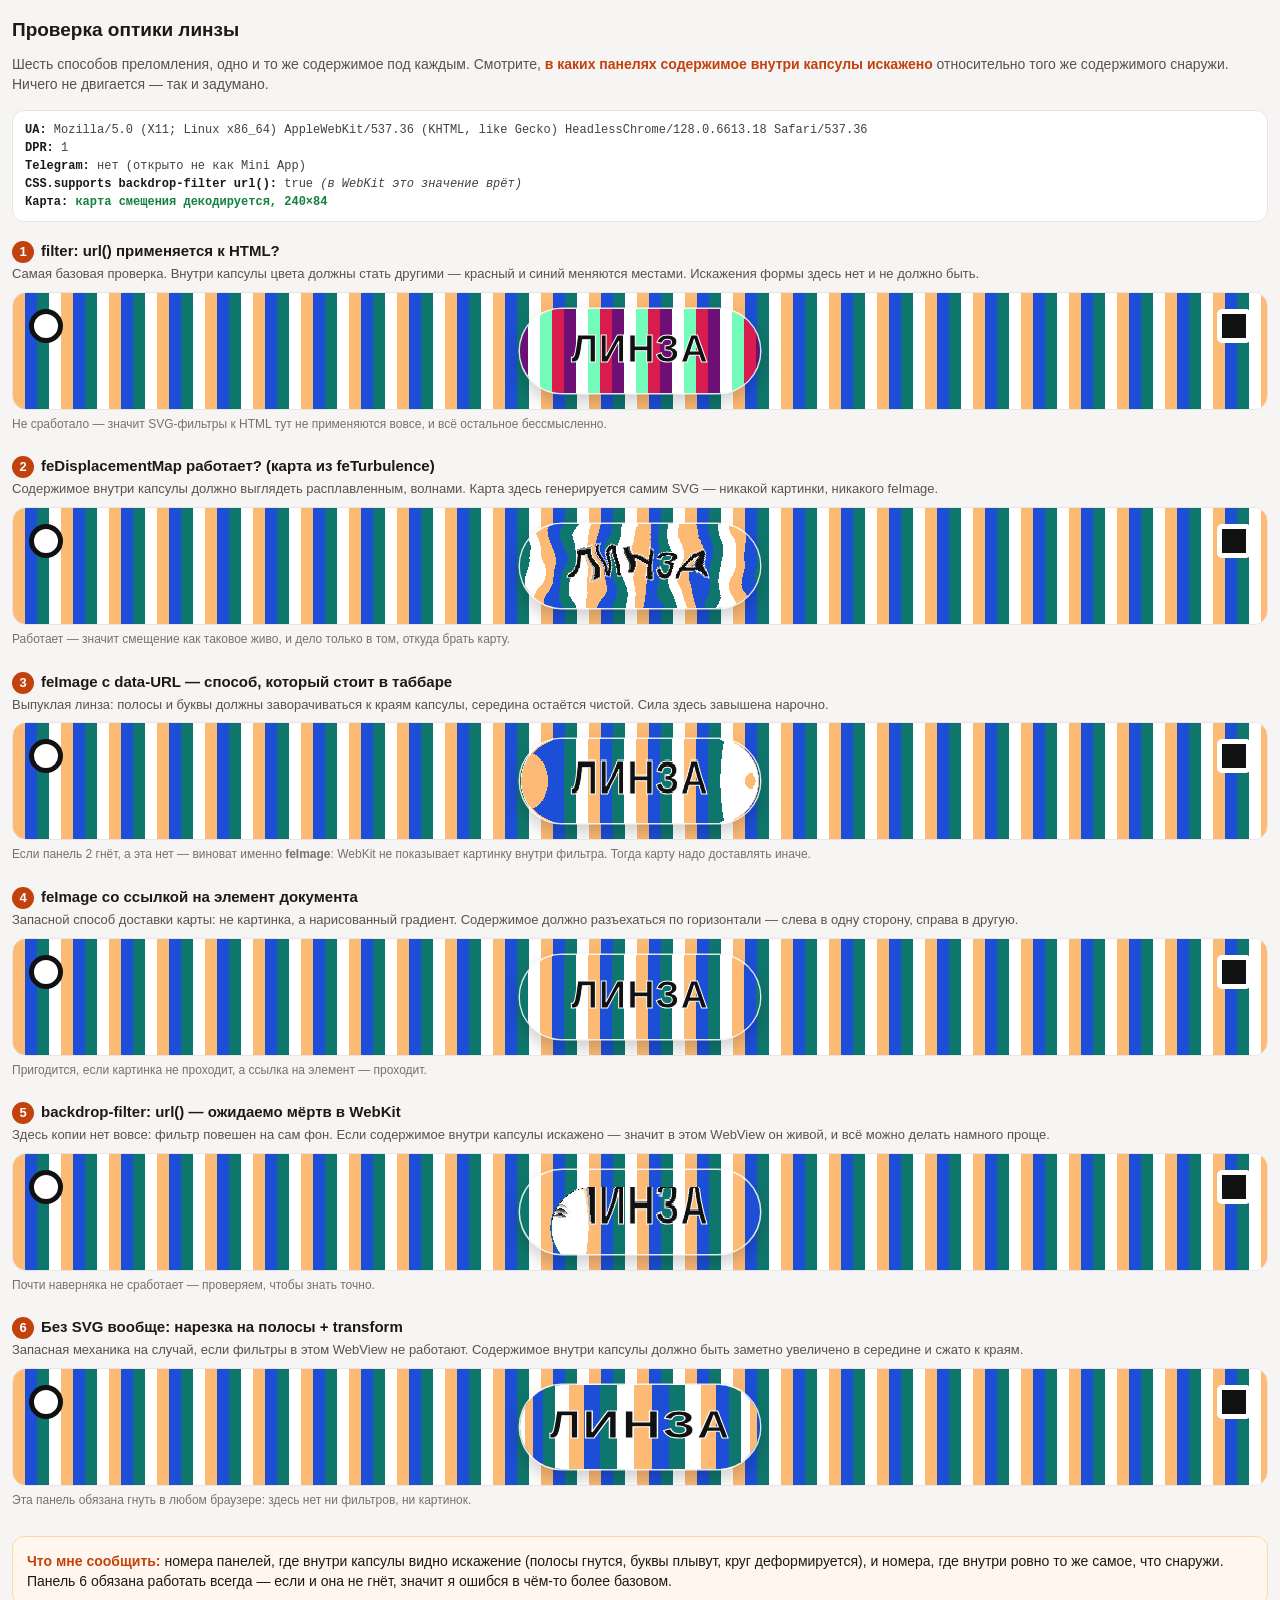
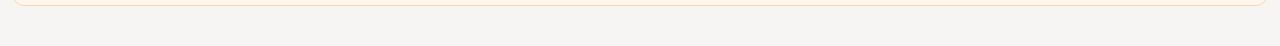
==== static/lenstest.html @ e21e4074 "Диагностика оптики: страница проверки линзы на живом устройстве Шесть способов преломления с одинако" ====
<!DOCTYPE html>
<html lang="ru">
<head>
<meta charset="utf-8">
<meta name="viewport" content="width=device-width, initial-scale=1, viewport-fit=cover, maximum-scale=1, user-scalable=no">
<meta name="color-scheme" content="light">
<title>Проверка линзы</title>
<!--
  Диагностика оптики на живом устройстве.

  Задача одна: понять, какой способ преломления вообще работает в том WebView,
  где открывается Mini App. Каждая проба — отдельная панель с одинаковым
  содержимым: полосы, крупный текст, круг и квадрат. Поверх содержимого лежит
  неподвижная линза. Ничего не двигается и не анимируется намеренно: если
  что-то искажается, это видно сразу и без движения.

  Сила везде взята заведомо избыточной. Здесь не нужна красота, нужен ответ
  «гнёт или не гнёт».
-->
<style>
  * { box-sizing: border-box; -webkit-tap-highlight-color: transparent; }
  body {
    margin: 0; padding: 12px 12px 40px;
    font: 15px/1.45 -apple-system, BlinkMacSystemFont, "Segoe UI", Roboto, sans-serif;
    background: #f6f5f3; color: #1c1917;
  }
  h1 { font-size: 19px; margin: 4px 0 10px; }
  .lead { margin: 0 0 16px; font-size: 14px; color: #57534e; }
  .lead b { color: #c2410c; }

  .env {
    background: #fff; border: 1px solid #e7e5e4; border-radius: 12px;
    padding: 10px 12px; margin-bottom: 18px;
    font: 12px/1.5 ui-monospace, SFMono-Regular, Menlo, monospace;
    word-break: break-all; color: #44403c;
  }
  .env b { color: #1c1917; }

  .t { margin-bottom: 22px; }
  .t h2 { font-size: 15px; margin: 0 0 2px; }
  .t h2 span {
    display: inline-block; min-width: 22px; height: 22px; line-height: 22px;
    text-align: center; border-radius: 999px; background: #c2410c; color: #fff;
    font-size: 13px; margin-right: 7px;
  }
  .t p { margin: 0 0 8px; font-size: 13px; color: #57534e; }

  /* Сцена: содержимое, поверх которого лежит линза. */
  .stage {
    position: relative; height: 118px; border-radius: 14px; overflow: hidden;
    border: 1px solid #e7e5e4; background: #fff;
  }
  .content {
    position: absolute; inset: 0;
    background: repeating-linear-gradient(90deg,
      #fdba74 0 12px, #1d4ed8 12px 24px, #0f766e 24px 36px, #fff 36px 48px);
  }
  .content .word {
    position: absolute; left: 0; right: 0; top: 30px;
    text-align: center; font-size: 38px; font-weight: 800;
    letter-spacing: 1px; color: #111; -webkit-text-stroke: 1px #fff;
  }
  .content .circle {
    position: absolute; left: 16px; top: 16px; width: 34px; height: 34px;
    border-radius: 50%; border: 5px solid #111; background: #fff;
  }
  .content .square {
    position: absolute; right: 16px; top: 16px; width: 34px; height: 34px;
    border-radius: 5px; background: #111; border: 5px solid #fff;
  }

  /* Линза: неподвижная капсула ровно посередине сцены. */
  .lens {
    position: absolute; left: 50%; top: 50%;
    width: 240px; height: 84px; margin: -42px 0 0 -120px;
    border-radius: 999px; overflow: hidden;
    box-shadow: 0 0 0 1.5px rgba(255,255,255,.85), 0 8px 20px rgba(0,0,0,.22);
  }
  /* Слой, на который вешается фильтр. Обрезка живёт на .lens, то есть ПОСЛЕ
     фильтра: если резать до него, смещению нечего подтягивать из-за края. */
  .fx { position: absolute; inset: 0; }
  .mirror { position: absolute; left: 0; top: 0; }

  .verdict { margin-top: 6px; font-size: 12px; color: #78716c; }
  .ok { color: #15803d; font-weight: 700; }
  .bad { color: #b91c1c; font-weight: 700; }

  .ask {
    margin-top: 26px; padding: 14px; border-radius: 12px;
    background: #fff7ed; border: 1px solid #fed7aa; font-size: 14px;
  }
  .ask b { color: #c2410c; }
</style>
</head>
<body>

<h1>Проверка оптики линзы</h1>
<p class="lead">Шесть способов преломления, одно и то же содержимое под каждым.
Смотрите, <b>в каких панелях содержимое внутри капсулы искажено</b> относительно
того же содержимого снаружи. Ничего не двигается — так и задумано.</p>

<div class="env" id="env">…</div>

<div id="tests"></div>

<div class="ask">
  <b>Что мне сообщить:</b> номера панелей, где внутри капсулы видно искажение
  (полосы гнутся, буквы плывут, круг деформируется), и номера, где внутри
  ровно то же самое, что снаружи. Панель 6 обязана работать всегда — если и
  она не гнёт, значит я ошибся в чём-то более базовом.
</div>

<svg id="defs" width="0" height="0" aria-hidden="true"
     style="position:absolute;width:0;height:0;overflow:hidden"><defs></defs></svg>

<script>
(function () {
  'use strict';

  var defs = document.querySelector('#defs defs');
  var host = document.getElementById('tests');

  /* --- окружение ---------------------------------------------------- */
  var tg = window.Telegram && window.Telegram.WebApp;
  var env = [
    '<b>UA:</b> ' + navigator.userAgent,
    '<b>DPR:</b> ' + window.devicePixelRatio,
    '<b>Telegram:</b> ' + (tg ? ('версия ' + (tg.version || '?') + ', ' + (tg.platform || '?')) : 'нет (открыто не как Mini App)'),
    '<b>CSS.supports backdrop-filter url():</b> ' +
      (window.CSS && CSS.supports ? String(CSS.supports('backdrop-filter', 'url(#x)')) : '?') +
      ' <i>(в WebKit это значение врёт)</i>'
  ];
  document.getElementById('env').innerHTML = env.join('<br>');

  var SVG = 'http://www.w3.org/2000/svg';
  var XLINK = 'http://www.w3.org/1999/xlink';

  function node(name, attrs) {
    var n = document.createElementNS(SVG, name);
    for (var k in attrs) if (attrs.hasOwnProperty(k)) n.setAttribute(k, String(attrs[k]));
    return n;
  }

  /* --- карта смещения выпуклой линзы -------------------------------- */
  /* Та же математика, что в таббаре, но сила намеренно задрана: здесь нужен
     очевидный ответ, а не красота. */
  function lensMap(w, h, depthK, profile) {
    var mw = 240, mh = Math.round(mw * h / w);
    var cv = document.createElement('canvas');
    cv.width = mw; cv.height = mh;
    var ctx = cv.getContext('2d');
    if (!ctx) return null;
    var halfW = w / 2, halfH = h / 2, rad = Math.min(halfW, halfH);
    var depth = Math.max(1, depthK * Math.min(halfW, halfH));
    var sx = w / mw, sy = h / mh, eps = 0.4;

    function sdf(px, py) {
      var ex = Math.abs(px) - halfW + rad, ey = Math.abs(py) - halfH + rad;
      var ox = ex > 0 ? ex : 0, oy = ey > 0 ? ey : 0;
      var corner = (ox > 0 || oy > 0) ? Math.sqrt(ox * ox + oy * oy) : 0;
      return corner + Math.min(Math.max(ex, ey), 0) - rad;
    }

    var vx = new Float32Array(mw * mh), vy = new Float32Array(mw * mh), peak = 0, i;
    for (var r = 0; r < mh; r++) {
      var py = (r + 0.5) * sy - halfH;
      for (var c = 0; c < mw; c++) {
        var px = (c + 0.5) * sx - halfW;
        var d = sdf(px, py);
        if (d >= 0) continue;
        var deep = Math.min(1, -d / depth);
        var mag = Math.pow(1 - deep, profile);
        var t = Math.max(0, Math.min(1, -d / 2));
        mag *= t * t * (3 - 2 * t);
        if (mag <= 0) continue;
        var gx = sdf(px + eps, py) - sdf(px - eps, py);
        var gy = sdf(px, py + eps) - sdf(px, py - eps);
        var len = Math.sqrt(gx * gx + gy * gy);
        if (len < 1e-6) continue;
        i = r * mw + c;
        var dx = -(gx / len) * mag, dy = -(gy / len) * mag * 0.55;
        vx[i] = dx; vy[i] = dy;
        if (Math.abs(dx) > peak) peak = Math.abs(dx);
        if (Math.abs(dy) > peak) peak = Math.abs(dy);
      }
    }
    var data = new Uint8ClampedArray(mw * mh * 4);
    var norm = peak > 0 ? 0.5 / peak : 0;
    for (i = 0; i < mw * mh; i++) {
      var at = i * 4;
      data[at] = ((0.5 + vx[i] * norm) * 255 + 0.5) | 0;
      data[at + 1] = ((0.5 + vy[i] * norm) * 255 + 0.5) | 0;
      data[at + 2] = 128; data[at + 3] = 255;
    }
    ctx.putImageData(new ImageData(data, mw, mh), 0, 0);
    return cv.toDataURL();
  }

  /* --- сборка панели ------------------------------------------------- */
  var LW = 240, LH = 84;

  function content() {
    var d = document.createElement('div');
    d.className = 'content';
    d.innerHTML = '<div class="circle"></div><div class="square"></div>'
      + '<div class="word">ЛИНЗА</div>';
    return d;
  }

  function panel(num, title, hint, build, verdict) {
    var sec = document.createElement('section');
    sec.className = 't';
    sec.innerHTML = '<h2><span>' + num + '</span>' + title + '</h2><p>' + hint + '</p>';

    var stage = document.createElement('div');
    stage.className = 'stage';
    stage.appendChild(content());

    var lens = document.createElement('div');
    lens.className = 'lens';
    stage.appendChild(lens);
    sec.appendChild(stage);

    if (verdict) {
      var v = document.createElement('div');
      v.className = 'verdict';
      v.innerHTML = verdict;
      sec.appendChild(v);
    }
    host.appendChild(sec);

    // Зеркало ставим после вставки в документ: нужны настоящие размеры.
    build(lens, stage);
    return sec;
  }

  /** Копия содержимого сцены внутри линзы, сдвинутая так, чтобы лечь ровно
   *  на оригинал. Это живой DOM, а не картинка: текст остаётся текстом. */
  function mirrorInto(lens, stage, filterRef) {
    var fx = document.createElement('div');
    fx.className = 'fx';
    if (filterRef) fx.style.filter = filterRef;
    var mirror = document.createElement('div');
    mirror.className = 'mirror';
    var sb = stage.getBoundingClientRect(), lb = lens.getBoundingClientRect();
    mirror.style.width = sb.width + 'px';
    mirror.style.height = sb.height + 'px';
    mirror.style.transform = 'translate(' + (sb.left - lb.left) + 'px,'
      + (sb.top - lb.top) + 'px)';
    mirror.appendChild(content());
    fx.appendChild(mirror);
    lens.appendChild(fx);
    return mirror;
  }

  /* --- 1. применяется ли filter: url() к HTML вообще ------------------ */
  var f1 = node('filter', { id: 'lt-color', 'color-interpolation-filters': 'sRGB' });
  // Резкая перестановка каналов: если внутри капсулы цвета другие — работает.
  f1.appendChild(node('feColorMatrix', {
    type: 'matrix',
    values: '0 0 1 0 0  1 0 0 0 0  0 1 0 0 0  0 0 0 1 0'
  }));
  defs.appendChild(f1);

  panel(1, 'filter: url() применяется к HTML?',
    'Самая базовая проверка. Внутри капсулы цвета должны стать другими — красный и синий меняются местами. Искажения формы здесь нет и не должно быть.',
    function (lens, stage) { mirrorInto(lens, stage, 'url(#lt-color)'); },
    'Не сработало — значит SVG-фильтры к HTML тут не применяются вовсе, и всё остальное бессмысленно.');

  /* --- 2. работает ли feDisplacementMap (карта своя, без feImage) ----- */
  var f2 = node('filter', {
    id: 'lt-turb', 'color-interpolation-filters': 'sRGB',
    x: '-30%', y: '-30%', width: '160%', height: '160%'
  });
  f2.appendChild(node('feTurbulence', {
    type: 'fractalNoise', baseFrequency: '0.022', numOctaves: 2, seed: 7, result: 'n'
  }));
  f2.appendChild(node('feDisplacementMap', {
    'in': 'SourceGraphic', in2: 'n', scale: 34,
    xChannelSelector: 'R', yChannelSelector: 'G'
  }));
  defs.appendChild(f2);

  panel(2, 'feDisplacementMap работает? (карта из feTurbulence)',
    'Содержимое внутри капсулы должно выглядеть расплавленным, волнами. Карта здесь генерируется самим SVG — никакой картинки, никакого feImage.',
    function (lens, stage) { mirrorInto(lens, stage, 'url(#lt-turb)'); },
    'Работает — значит смещение как таковое живо, и дело только в том, откуда брать карту.');

  /* --- 3. feImage с data-URL: ровно то, что стоит в таббаре ----------- */
  var href3 = lensMap(LW, LH, 1, 1.8);
  var f3 = node('filter', {
    id: 'lt-image', filterUnits: 'objectBoundingBox', primitiveUnits: 'userSpaceOnUse',
    'color-interpolation-filters': 'sRGB', x: -0.3, y: -0.3, width: 1.6, height: 1.6
  });
  f3.appendChild(node('feFlood', { 'flood-color': 'rgb(128,128,128)', result: 'bg' }));
  var img3 = node('feImage', {
    preserveAspectRatio: 'none', result: 'raw', x: 0, y: 0, width: LW, height: LH
  });
  if (href3) { img3.setAttribute('href', href3); img3.setAttributeNS(XLINK, 'xlink:href', href3); }
  f3.appendChild(img3);
  f3.appendChild(node('feComposite', { 'in': 'raw', in2: 'bg', operator: 'over', result: 'map' }));
  f3.appendChild(node('feDisplacementMap', {
    'in': 'SourceGraphic', in2: 'map', scale: 52,
    xChannelSelector: 'R', yChannelSelector: 'G'
  }));
  defs.appendChild(f3);

  panel(3, 'feImage с data-URL — способ, который стоит в таббаре',
    'Выпуклая линза: полосы и буквы должны заворачиваться к краям капсулы, середина остаётся чистой. Сила здесь завышена нарочно.',
    function (lens, stage) { mirrorInto(lens, stage, 'url(#lt-image)'); },
    'Если панель 2 гнёт, а эта нет — виноват именно <b>feImage</b>: WebKit не показывает картинку внутри фильтра. Тогда карту надо доставлять иначе.');

  /* --- 4. feImage со ссылкой на элемент документа --------------------- */
  /* Обходной путь: карта не картинкой, а нарисованным в документе SVG. */
  var mapSvg = node('svg', { id: 'lt-mapsrc', width: LW, height: LH,
    style: 'position:absolute;left:-9999px;top:0' });
  var grad = node('linearGradient', { id: 'lt-grad', x1: 0, x2: 1 });
  grad.appendChild(node('stop', { offset: '0', 'stop-color': 'rgb(255,128,128)' }));
  grad.appendChild(node('stop', { offset: '0.5', 'stop-color': 'rgb(128,128,128)' }));
  grad.appendChild(node('stop', { offset: '1', 'stop-color': 'rgb(0,128,128)' }));
  var gdefs = node('defs', {});
  gdefs.appendChild(grad);
  mapSvg.appendChild(gdefs);
  mapSvg.appendChild(node('rect', { x: 0, y: 0, width: LW, height: LH, fill: 'url(#lt-grad)' }));
  document.body.appendChild(mapSvg);

  var f4 = node('filter', {
    id: 'lt-ref', filterUnits: 'objectBoundingBox', primitiveUnits: 'userSpaceOnUse',
    'color-interpolation-filters': 'sRGB', x: -0.3, y: -0.3, width: 1.6, height: 1.6
  });
  f4.appendChild(node('feFlood', { 'flood-color': 'rgb(128,128,128)', result: 'bg' }));
  var img4 = node('feImage', {
    preserveAspectRatio: 'none', result: 'raw', x: 0, y: 0, width: LW, height: LH
  });
  img4.setAttribute('href', '#lt-mapsrc');
  img4.setAttributeNS(XLINK, 'xlink:href', '#lt-mapsrc');
  f4.appendChild(img4);
  f4.appendChild(node('feComposite', { 'in': 'raw', in2: 'bg', operator: 'over', result: 'map' }));
  f4.appendChild(node('feDisplacementMap', {
    'in': 'SourceGraphic', in2: 'map', scale: 60,
    xChannelSelector: 'R', yChannelSelector: 'G'
  }));
  defs.appendChild(f4);

  panel(4, 'feImage со ссылкой на элемент документа',
    'Запасной способ доставки карты: не картинка, а нарисованный градиент. Содержимое должно разъехаться по горизонтали — слева в одну сторону, справа в другую.',
    function (lens, stage) { mirrorInto(lens, stage, 'url(#lt-ref)'); },
    'Пригодится, если картинка не проходит, а ссылка на элемент — проходит.');

  /* --- 5. backdrop-filter: url() -------------------------------------- */
  panel(5, 'backdrop-filter: url() — ожидаемо мёртв в WebKit',
    'Здесь копии нет вовсе: фильтр повешен на сам фон. Если содержимое внутри капсулы искажено — значит в этом WebView он живой, и всё можно делать намного проще.',
    function (lens) {
      lens.style.webkitBackdropFilter = 'url(#lt-image)';
      lens.style.backdropFilter = 'url(#lt-image)';
    },
    'Почти наверняка не сработает — проверяем, чтобы знать точно.');

  /* --- 6. без SVG вовсе: полосы и трансформации ----------------------- */
  /* Оптика без единого фильтра. Копия нарезается на вертикальные полосы, и
     каждая сдвигается и сжимается по закону выпуклой линзы. Получается
     настоящее увеличение живого DOM: у середины содержимое крупнее, у краёв
     сжато. Работает в любом движке, потому что это только transform. */
  panel(6, 'Без SVG вообще: нарезка на полосы + transform',
    'Запасная механика на случай, если фильтры в этом WebView не работают. Содержимое внутри капсулы должно быть заметно увеличено в середине и сжато к краям.',
    function (lens, stage) {
      var sb = stage.getBoundingClientRect(), lb = lens.getBoundingClientRect();
      var offX = sb.left - lb.left, offY = sb.top - lb.top;
      var N = 48, sw = LW / N, halfW = LW / 2, K = 0.85;

      /* Закон выпуклой линзы: g(u) = (2/π)·asin(u), подмешанный к прямому
         отображению силой K. Производная в середине меньше единицы (значит
         увеличение) и растёт к краям (значит сжатие у кромки) — ровно то, что
         делает стекло. Степенной закон здесь не годится: у него производная в
         середине уходит в ноль, увеличение — в бесконечность, и содержимое
         рвёт на части. */
      function gmap(u) {
        var a = Math.max(-0.999, Math.min(0.999, u));
        return (1 - K) * a + K * (2 / Math.PI) * Math.asin(a);
      }
      function gder(u) {
        var a = Math.max(-0.999, Math.min(0.999, u));
        return (1 - K) + K * (2 / Math.PI) / Math.sqrt(1 - a * a);
      }

      for (var i = 0; i < N; i++) {
        var cx = (i + 0.5) * sw;
        var u = (cx - halfW) / halfW;         // -1 … 1
        var gp = gder(u);                     // местное сжатие исходника
        var gcx = halfW + halfW * gmap(u);    // куда смотреть в исходнике

        var strip = document.createElement('div');
        strip.style.cssText = 'position:absolute;top:0;bottom:0;overflow:hidden;'
          + 'left:' + (i * sw) + 'px;width:' + (sw + 0.6) + 'px';
        var inner = document.createElement('div');
        inner.style.cssText = 'position:absolute;left:0;top:0;'
          + 'width:' + sb.width + 'px;height:' + sb.height + 'px;transform-origin:0 0';
        // Точка исходника s оказывается на выходе в cx + (s - gcx)/gp.
        // Считаем в системе самой полосы: её начало уже сдвинуто на i*sw, и
        // если подставить сюда cx, сдвиг учтётся дважды — содержимое уезжает
        // и выглядит диким увеличением. Остаётся полполосы.
        inner.style.transform = 'translateX(' + (sw / 2) + 'px) scaleX(' + (1 / gp) + ') '
          + 'translateX(' + (-gcx) + 'px) translate(' + offX + 'px,' + offY + 'px)';
        inner.appendChild(content());
        strip.appendChild(inner);
        lens.appendChild(strip);
      }
    },
    'Эта панель обязана гнуть в любом браузере: здесь нет ни фильтров, ни картинок.');

  /* --- декодируется ли сама карта ------------------------------------ */
  /* Отдельно от фильтра: если картинка не декодируется, панель 3 не может
     работать в принципе, и причина не в WebKit, а в canvas. */
  if (href3) {
    var probe = new Image();
    probe.onload = function () { mark('карта смещения декодируется, ' + probe.width + '×' + probe.height, true); };
    probe.onerror = function () { mark('карта смещения НЕ декодируется', false); };
    probe.src = href3;
  } else {
    mark('canvas не отдал карту вовсе', false);
  }
  function mark(text, ok) {
    var d = document.getElementById('env');
    d.innerHTML += '<br><b>Карта:</b> <span class="' + (ok ? 'ok' : 'bad') + '">' + text + '</span>';
  }

  if (tg) { try { tg.ready(); tg.expand(); } catch (e) {} }
})();
</script>
</body>
</html>
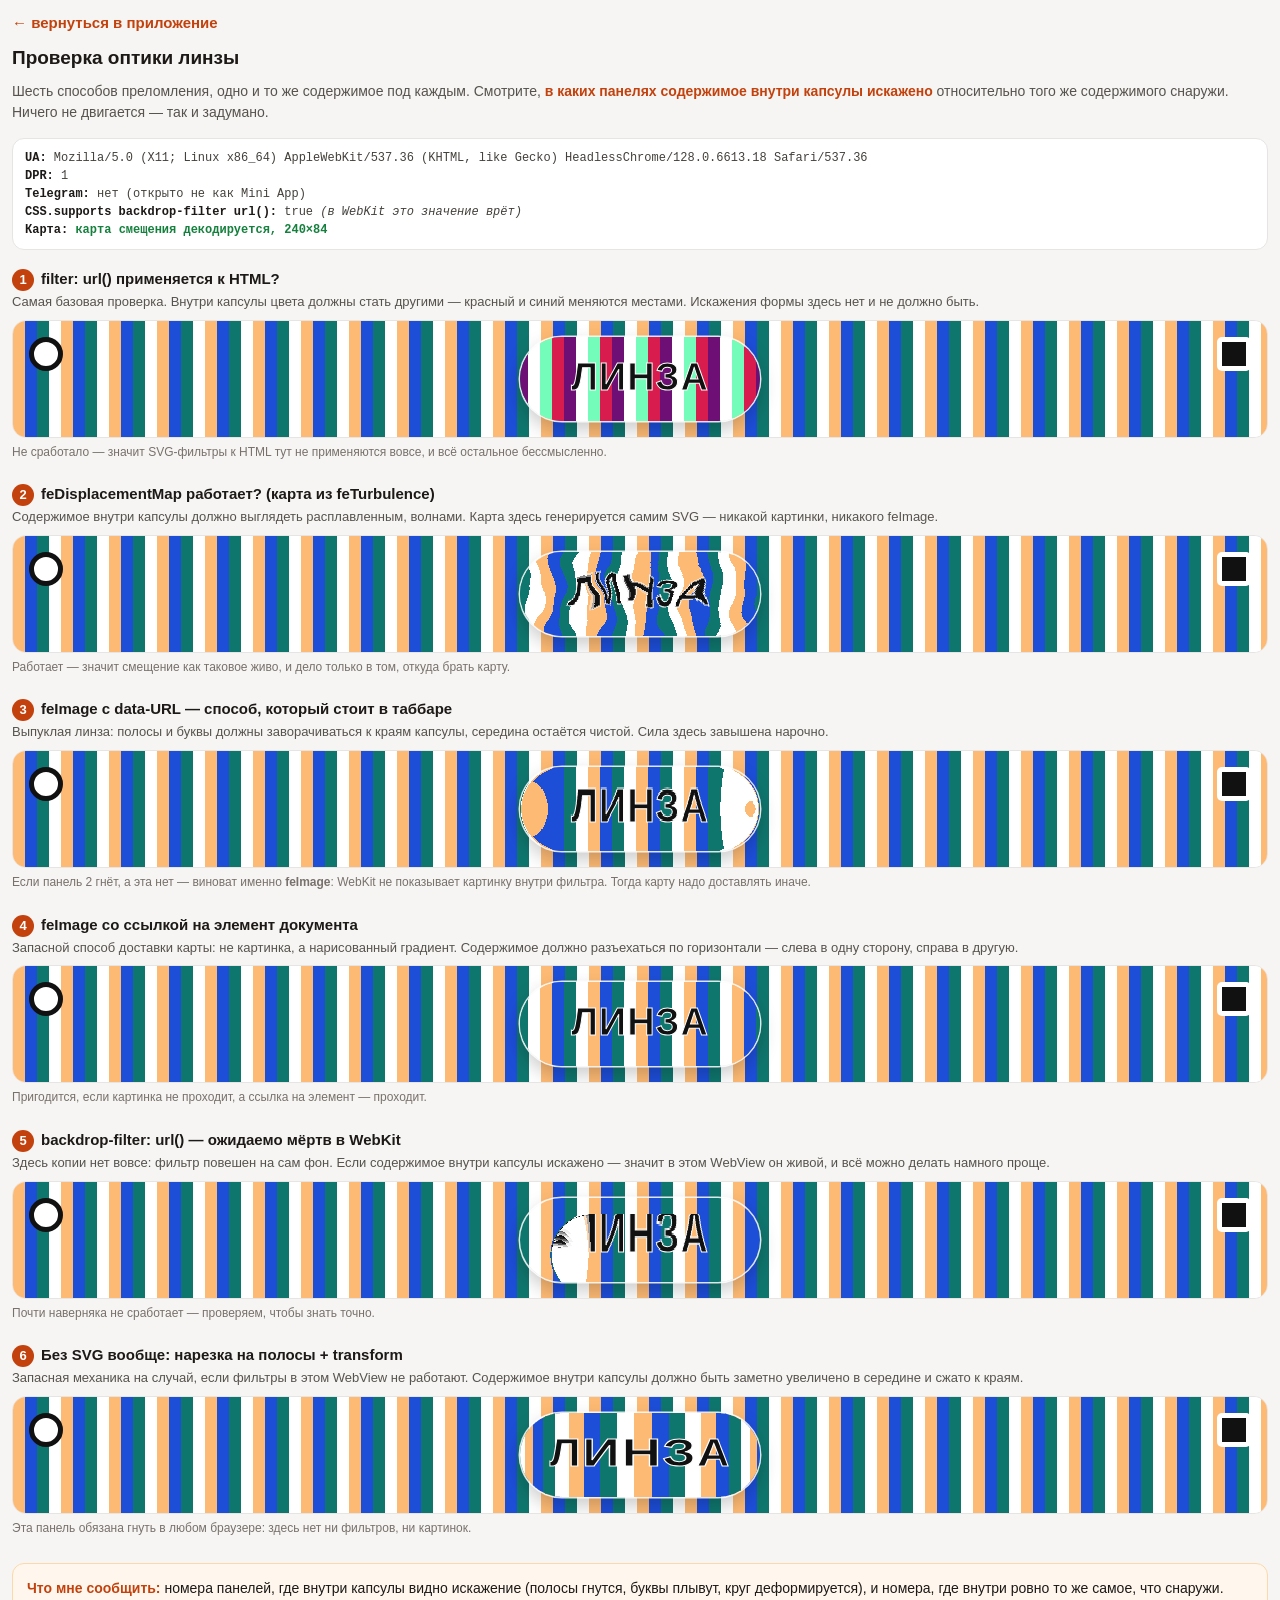
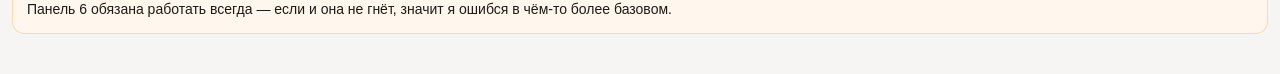
==== commit 3363d6f8: "Временная кнопка входа в проверку линзы из профиля Настоящий адрес приложения живёт только в перемен" ====
--- a/static/lenstest.html
+++ b/static/lenstest.html
@@ -93,6 +93,8 @@
 </style>
 </head>
 <body>
+
+<p style="margin:0 0 10px"><a href="/app" style="color:#c2410c;font-weight:700;text-decoration:none">← вернуться в приложение</a></p>
 
 <h1>Проверка оптики линзы</h1>
 <p class="lead">Шесть способов преломления, одно и то же содержимое под каждым.
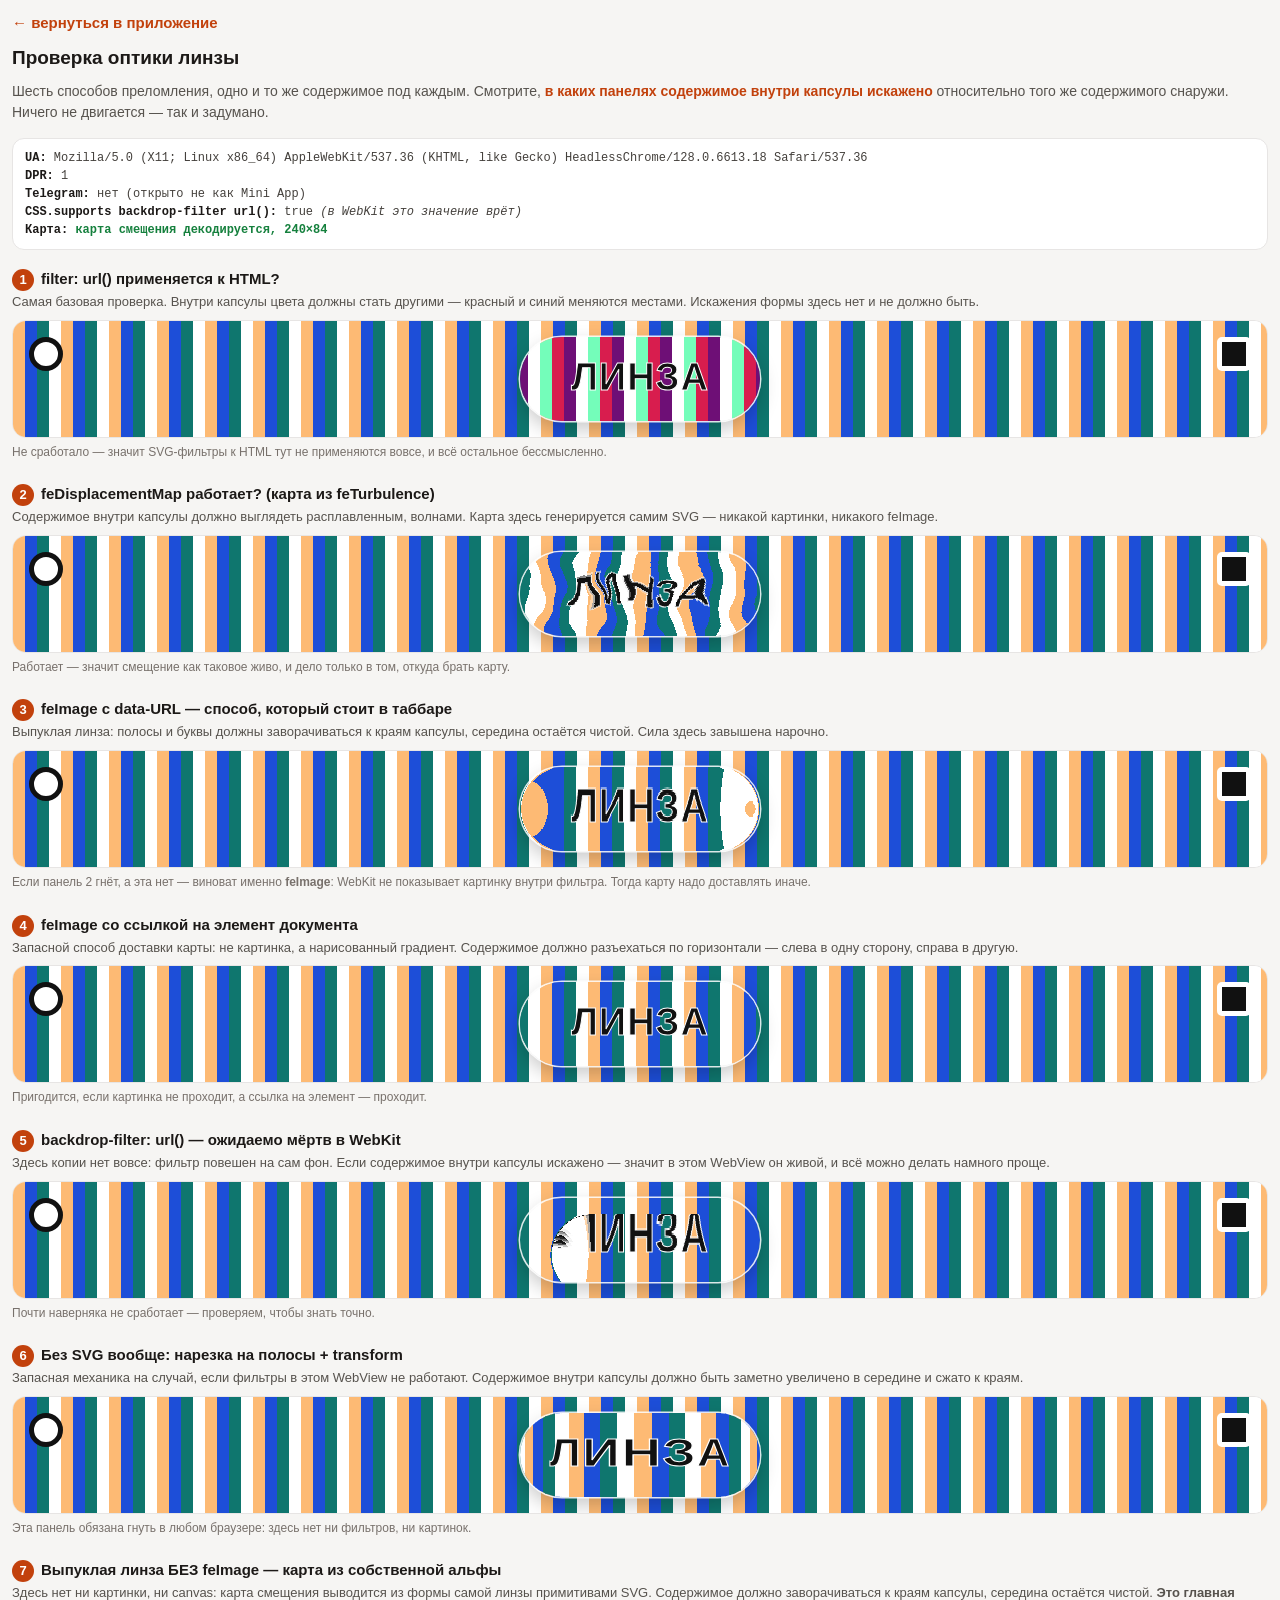
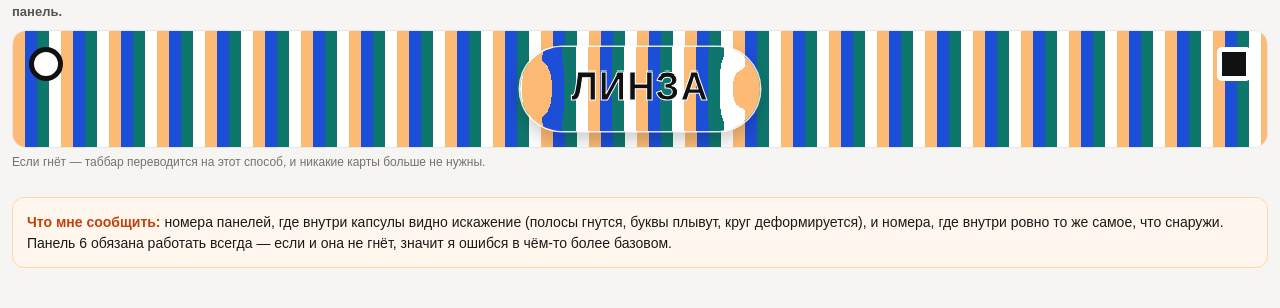
==== commit 7cc170eb: "Диагностика: выпуклая линза без feImage, карта из собственной альфы feDisplacementMap в WebKit жив (" ====
--- a/static/lenstest.html
+++ b/static/lenstest.html
@@ -410,6 +410,96 @@
     },
     'Эта панель обязана гнуть в любом браузере: здесь нет ни фильтров, ни картинок.');
 
+  /* --- 7. выпуклая линза БЕЗ feImage --------------------------------- */
+  /* Главная панель. Карта смещения не рисуется и не грузится — она выводится
+     из самой линзы одними примитивами SVG.
+
+     Как. Размываем альфу линзы: получается плавная ступенька, единица внутри,
+     ноль снаружи, у кромки переход. Её производная и есть поле смещения:
+     нулевая в глубине, где ступенька ровная, наибольшая у кромки, где та
+     растёт, и снова нулевая снаружи. Ровно тот профиль, который я до этого
+     считал на canvas, только даром и без единой картинки.
+
+     Производную берём как разность двух сдвигов. Складывать их через
+     feComposite arithmetic со смещением k4 нельзя: k4 прибавляется и к альфе,
+     та становится 0.5, а следующий примитив делит цвет на неё обратно, и всё
+     вылетает в единицу. Поэтому один сдвиг инвертируется цветовой матрицей, и
+     дальше берётся честное полусреднее: 0.5*cR + 0.5*(1-cL) даёт то же
+     0.5 + 0.5*(cR-cL), но альфа честно остаётся единицей.
+
+     Направление получается внутрь само собой: у левой кромки ступенька растёт
+     вправо, значит красный канал больше половины, значит пиксель берётся
+     правее — из глубины. Это и есть выпуклое стекло, оно увеличивает. */
+  function lensFilter(id, blur, step, scale) {
+    var f = node('filter', {
+      id: id, primitiveUnits: 'userSpaceOnUse',
+      'color-interpolation-filters': 'sRGB',
+      x: '-30%', y: '-30%', width: '160%', height: '160%'
+    });
+    f.appendChild(node('feGaussianBlur', {
+      'in': 'SourceAlpha', stdDeviation: blur, result: 'blur'
+    }));
+    // Альфа переезжает в цвет, альфа становится единицей: дальше считать
+    // разности можно, не думая о предумножении.
+    f.appendChild(node('feColorMatrix', {
+      'in': 'blur', type: 'matrix', result: 'field',
+      values: '0 0 0 1 0  0 0 0 1 0  0 0 0 1 0  0 0 0 0 1'
+    }));
+
+    var INV = '-1 0 0 0 1  0 -1 0 0 1  0 0 -1 0 1  0 0 0 0 1';
+    // Горизонтальная производная.
+    f.appendChild(node('feOffset', { 'in': 'field', dx: -step, dy: 0, result: 'xR' }));
+    f.appendChild(node('feOffset', { 'in': 'field', dx: step, dy: 0, result: 'xLraw' }));
+    f.appendChild(node('feColorMatrix', { 'in': 'xLraw', type: 'matrix', values: INV, result: 'xL' }));
+    f.appendChild(node('feComposite', {
+      'in': 'xR', in2: 'xL', operator: 'arithmetic',
+      k1: 0, k2: 0.5, k3: 0.5, k4: 0, result: 'gx'
+    }));
+    // Вертикальная — так же.
+    f.appendChild(node('feOffset', { 'in': 'field', dx: 0, dy: -step, result: 'yD' }));
+    f.appendChild(node('feOffset', { 'in': 'field', dx: 0, dy: step, result: 'yUraw' }));
+    f.appendChild(node('feColorMatrix', { 'in': 'yUraw', type: 'matrix', values: INV, result: 'yU' }));
+    f.appendChild(node('feComposite', {
+      'in': 'yD', in2: 'yU', operator: 'arithmetic',
+      k1: 0, k2: 0.5, k3: 0.5, k4: 0, result: 'gy'
+    }));
+
+    // Собираем карту: X в красный, Y в зелёный. Альфа у обоих принудительно
+    // единица, поэтому сумма её не ломает.
+    f.appendChild(node('feColorMatrix', {
+      'in': 'gx', type: 'matrix', result: 'mR',
+      values: '1 0 0 0 0  0 0 0 0 0  0 0 0 0 0  0 0 0 0 1'
+    }));
+    f.appendChild(node('feColorMatrix', {
+      'in': 'gy', type: 'matrix', result: 'mG',
+      values: '0 0 0 0 0  0 1 0 0 0  0 0 0 0 0  0 0 0 0 1'
+    }));
+    f.appendChild(node('feComposite', {
+      'in': 'mR', in2: 'mG', operator: 'arithmetic',
+      k1: 0, k2: 1, k3: 1, k4: 0, result: 'map'
+    }));
+
+    f.appendChild(node('feDisplacementMap', {
+      'in': 'SourceGraphic', in2: 'map', scale: scale,
+      xChannelSelector: 'R', yChannelSelector: 'G'
+    }));
+    return f;
+  }
+  defs.appendChild(lensFilter('lt-alpha', 10, 8, 62));
+
+  panel(7, 'Выпуклая линза БЕЗ feImage — карта из собственной альфы',
+    'Здесь нет ни картинки, ни canvas: карта смещения выводится из формы самой линзы примитивами SVG. Содержимое должно заворачиваться к краям капсулы, середина остаётся чистой. <b>Это главная панель.</b>',
+    function (lens, stage) {
+      var m = mirrorInto(lens, stage, 'url(#lt-alpha)');
+      // Форму линзе задаёт её собственная обрезка: из неё и берётся альфа,
+      // а значит и вся карта. Размер при этом может быть любым — карта
+      // подстраивается сама, перестраивать нечего.
+      var fx = m.parentNode;
+      fx.style.borderRadius = '999px';
+      fx.style.overflow = 'hidden';
+    },
+    'Если гнёт — таббар переводится на этот способ, и никакие карты больше не нужны.');
+
   /* --- декодируется ли сама карта ------------------------------------ */
   /* Отдельно от фильтра: если картинка не декодируется, панель 3 не может
      работать в принципе, и причина не в WebKit, а в canvas. */
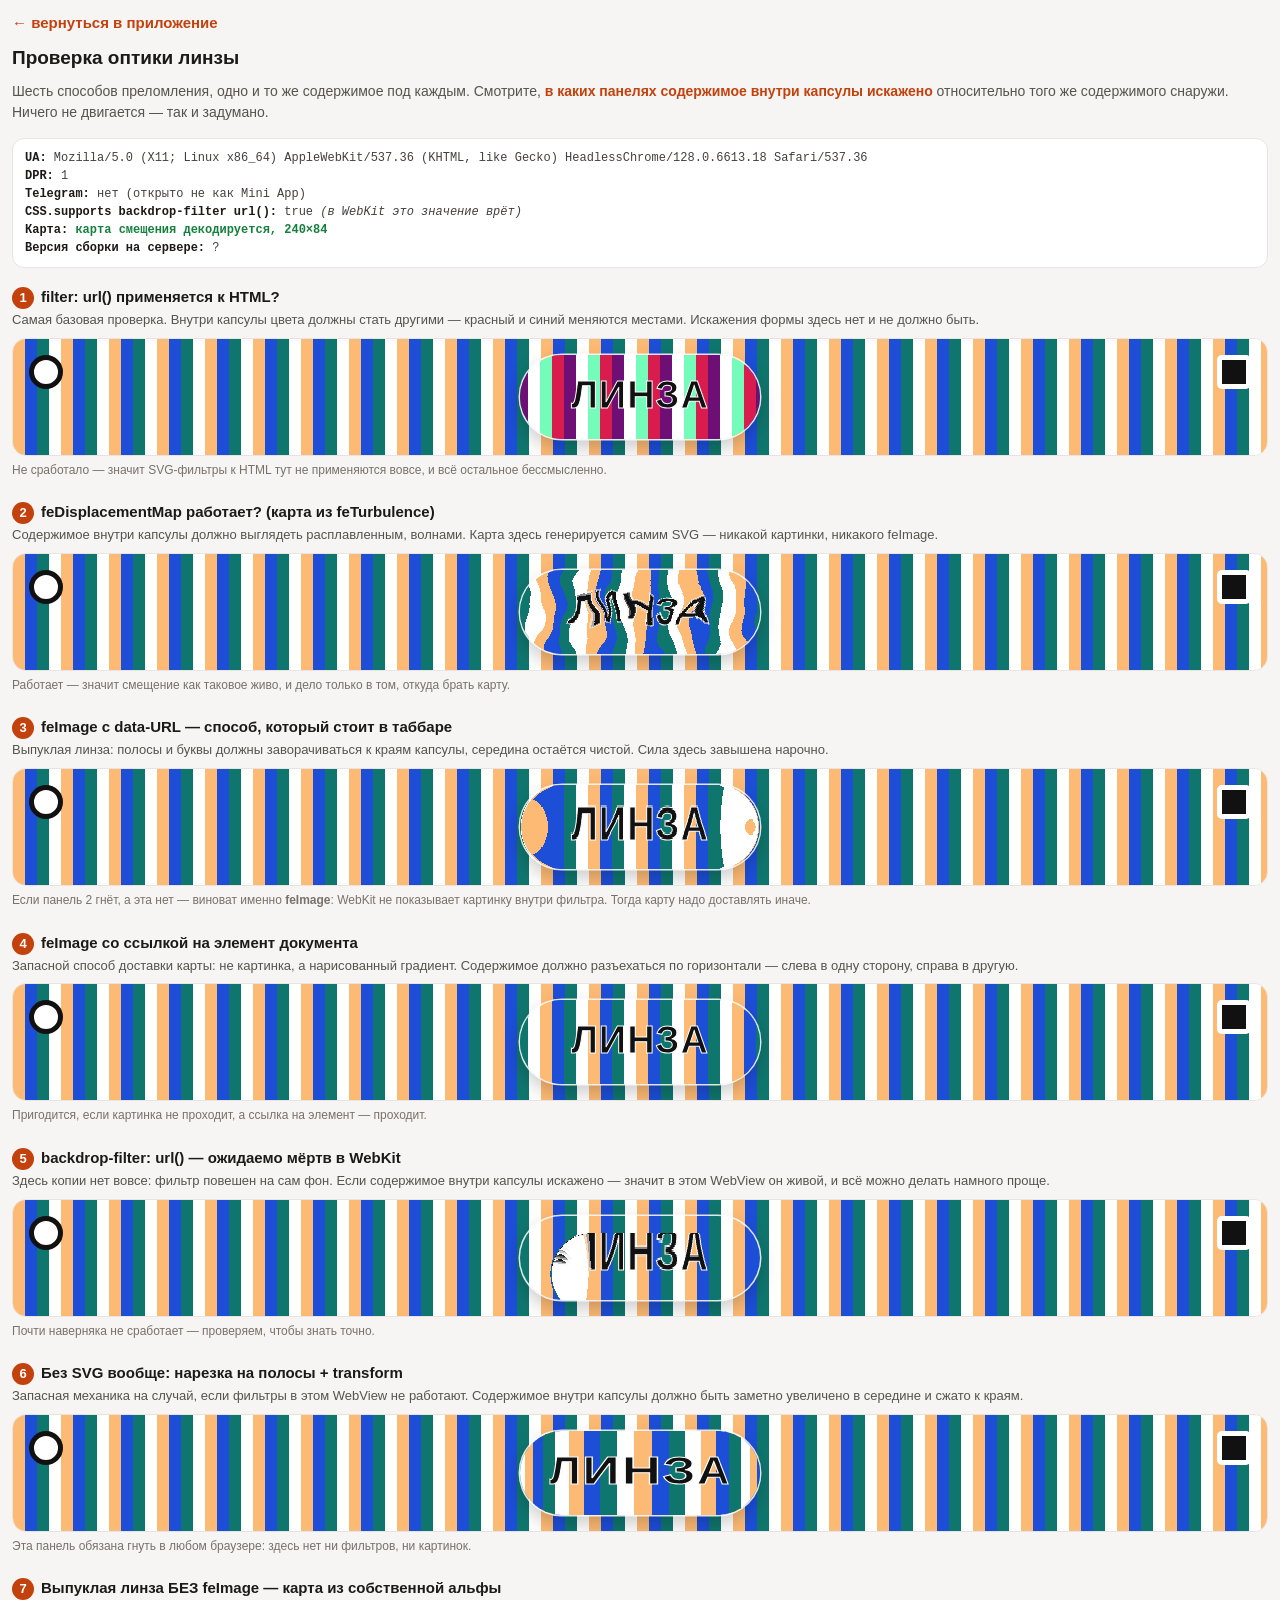
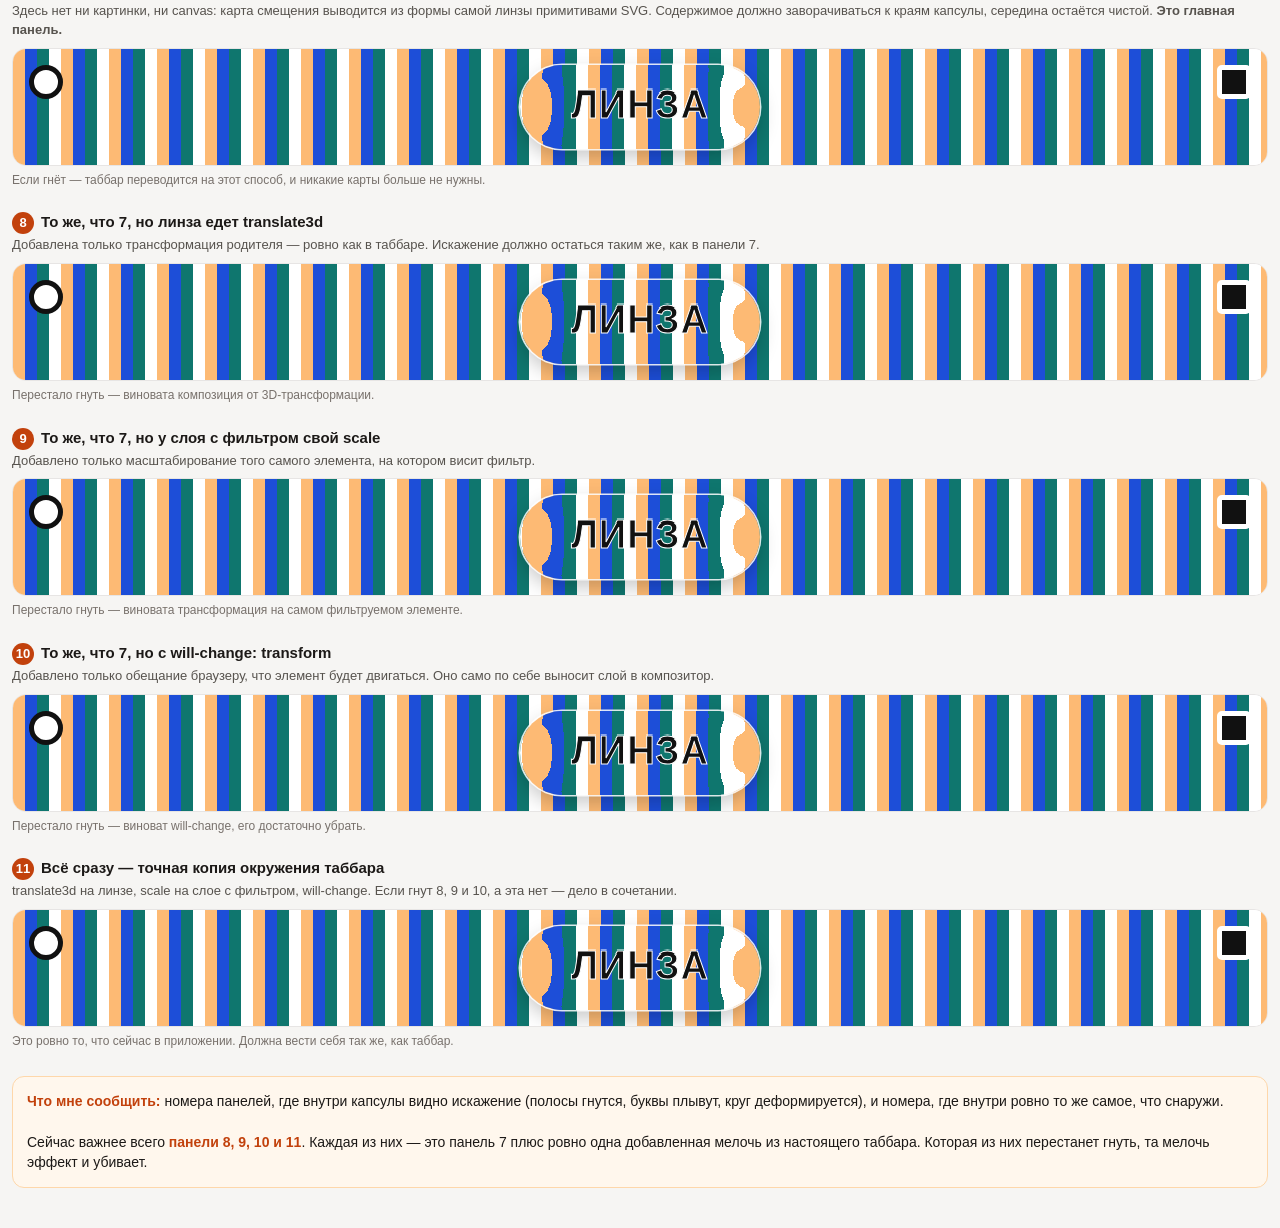
==== commit 86f7933e: "Линза: убраны композитные слои, которые в WebKit съедают SVG-фильтр Панель 7 теста на устройстве гнё" ====
--- a/static/lenstest.html
+++ b/static/lenstest.html
@@ -108,8 +108,10 @@
 <div class="ask">
   <b>Что мне сообщить:</b> номера панелей, где внутри капсулы видно искажение
   (полосы гнутся, буквы плывут, круг деформируется), и номера, где внутри
-  ровно то же самое, что снаружи. Панель 6 обязана работать всегда — если и
-  она не гнёт, значит я ошибся в чём-то более базовом.
+  ровно то же самое, что снаружи.<br><br>
+  Сейчас важнее всего <b>панели 8, 9, 10 и 11</b>. Каждая из них — это панель 7
+  плюс ровно одна добавленная мелочь из настоящего таббара. Которая из них
+  перестанет гнуть, та мелочь эффект и убивает.
 </div>
 
 <svg id="defs" width="0" height="0" aria-hidden="true"
@@ -500,6 +502,49 @@
     },
     'Если гнёт — таббар переводится на этот способ, и никакие карты больше не нужны.');
 
+  /* --- 8..11. что именно убивает фильтр в таббаре --------------------- */
+  /* Панель 7 на устройстве гнёт, а тот же самый фильтр в таббаре — нет.
+     Значит виновата не карта и не сила, а окружение: в таббаре линза едет
+     трансформацией, а слой с фильтром ещё и масштабируется обратно. У WebKit
+     давняя беда с SVG-фильтрами внутри композитных слоёв — фильтр молча
+     выбрасывается.
+
+     Дальше идёт разделение пополам: каждая панель — это панель 7 плюс ровно
+     один добавленный множитель. Какая перестанет гнуть, тот и виноват. */
+  function variant(num, title, hint, tweak, note) {
+    panel(num, title, hint, function (lens, stage) {
+      var m = mirrorInto(lens, stage, 'url(#lt-alpha)');
+      var fx = m.parentNode;
+      fx.style.borderRadius = '999px';
+      fx.style.overflow = 'hidden';
+      tweak(lens, fx, m);
+    }, note);
+  }
+
+  variant(8, 'То же, что 7, но линза едет translate3d',
+    'Добавлена только трансформация родителя — ровно как в таббаре. Искажение должно остаться таким же, как в панели 7.',
+    function (lens) { lens.style.transform = 'translate3d(0,0,0)'; },
+    'Перестало гнуть — виновата композиция от 3D-трансформации.');
+
+  variant(9, 'То же, что 7, но у слоя с фильтром свой scale',
+    'Добавлено только масштабирование того самого элемента, на котором висит фильтр.',
+    function (lens, fx) { fx.style.transform = 'scale(1,1)'; },
+    'Перестало гнуть — виновата трансформация на самом фильтруемом элементе.');
+
+  variant(10, 'То же, что 7, но с will-change: transform',
+    'Добавлено только обещание браузеру, что элемент будет двигаться. Оно само по себе выносит слой в композитор.',
+    function (lens) { lens.style.willChange = 'transform'; },
+    'Перестало гнуть — виноват will-change, его достаточно убрать.');
+
+  variant(11, 'Всё сразу — точная копия окружения таббара',
+    'translate3d на линзе, scale на слое с фильтром, will-change. Если гнут 8, 9 и 10, а эта нет — дело в сочетании.',
+    function (lens, fx) {
+      lens.style.transform = 'translate3d(0,0,0)';
+      lens.style.willChange = 'transform';
+      fx.style.transform = 'scale(1,1)';
+    },
+    'Это ровно то, что сейчас в приложении. Должна вести себя так же, как таббар.');
+
   /* --- декодируется ли сама карта ------------------------------------ */
   /* Отдельно от фильтра: если картинка не декодируется, панель 3 не может
      работать в принципе, и причина не в WebKit, а в canvas. */
@@ -516,6 +561,20 @@
     d.innerHTML += '<br><b>Карта:</b> <span class="' + (ok ? 'ok' : 'bad') + '">' + text + '</span>';
   }
 
+  /* Версия развёртки: чтобы отличить «эффекта нет» от «загрузилась старая
+     сборка». Число — время запуска процесса на сервере. */
+  try {
+    var req = new XMLHttpRequest();
+    req.open('GET', '/health?t=' + Date.now(), true);
+    req.onload = function () {
+      var v = '?';
+      try { v = JSON.parse(req.responseText).version; } catch (e) {}
+      document.getElementById('env').innerHTML +=
+        '<br><b>Версия сборки на сервере:</b> ' + v;
+    };
+    req.send();
+  } catch (e) { /* открыто без сервера */ }
+
   if (tg) { try { tg.ready(); tg.expand(); } catch (e) {} }
 })();
 </script>
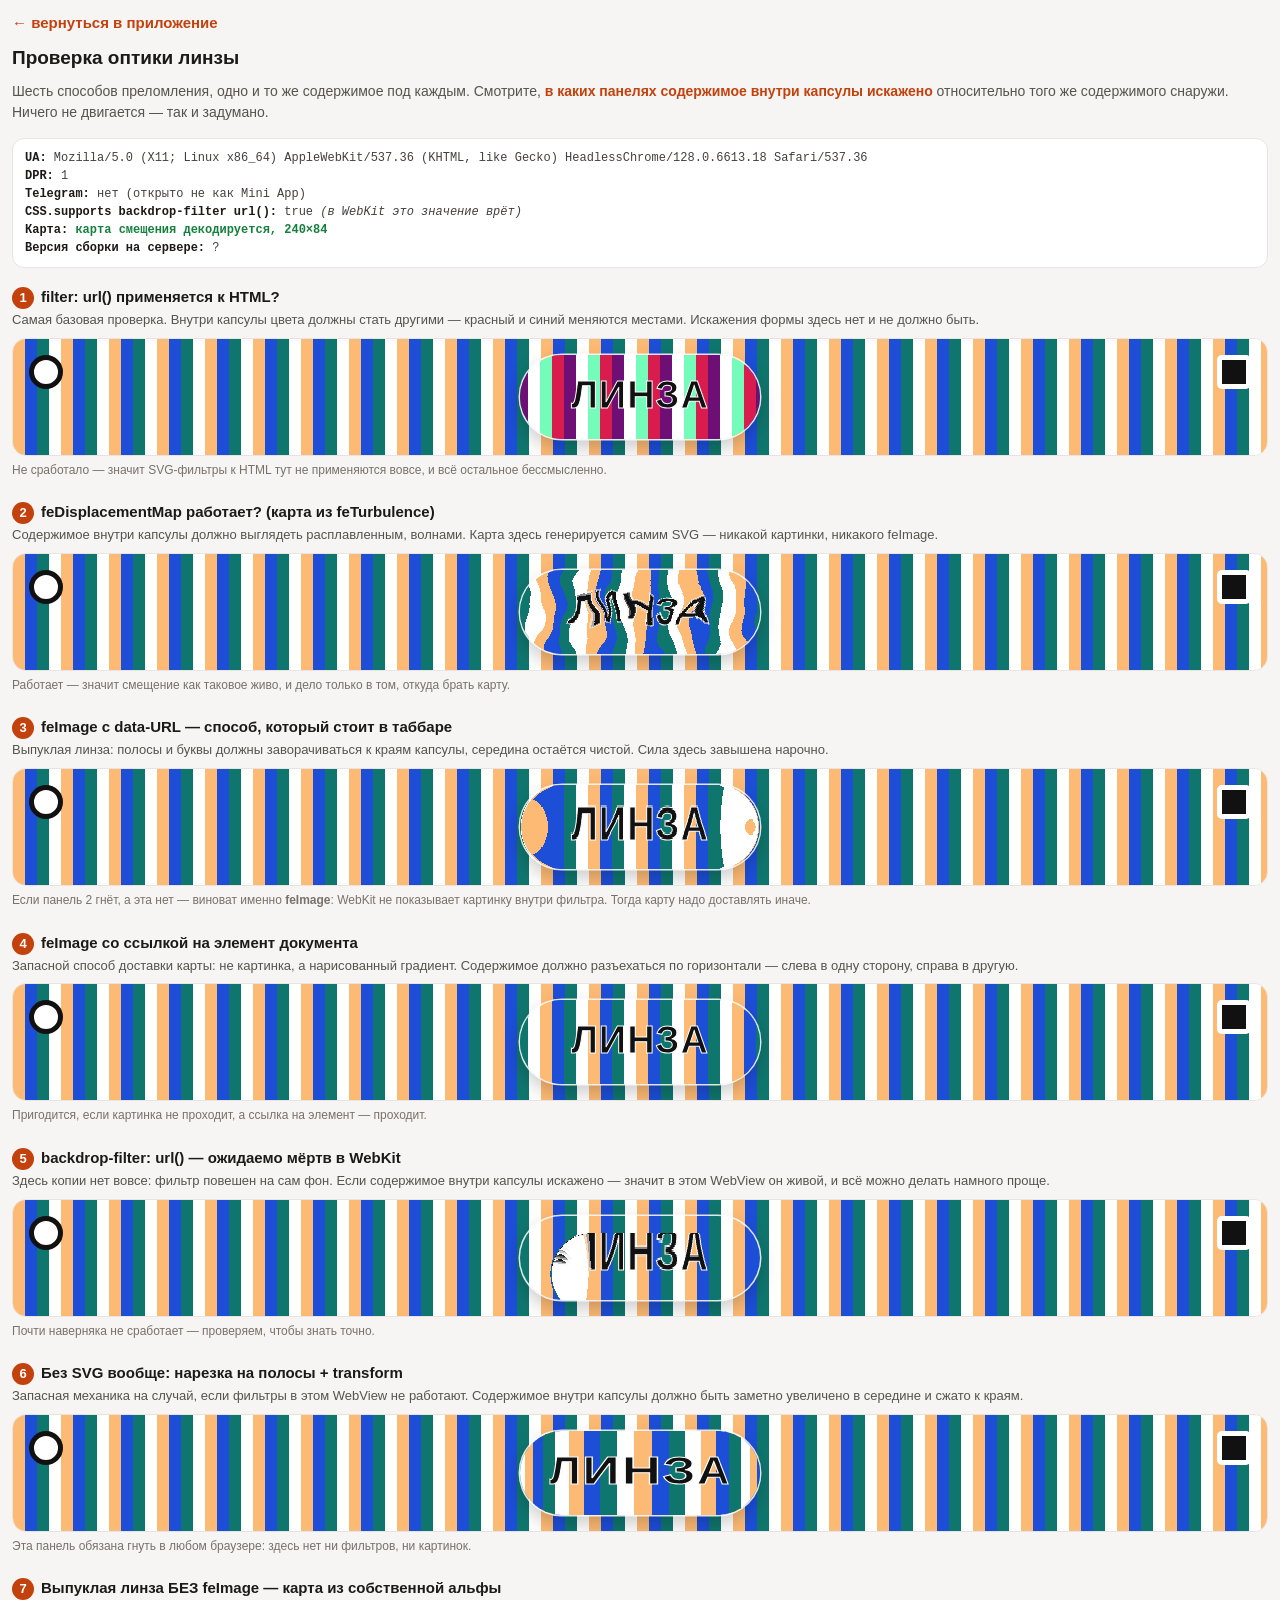
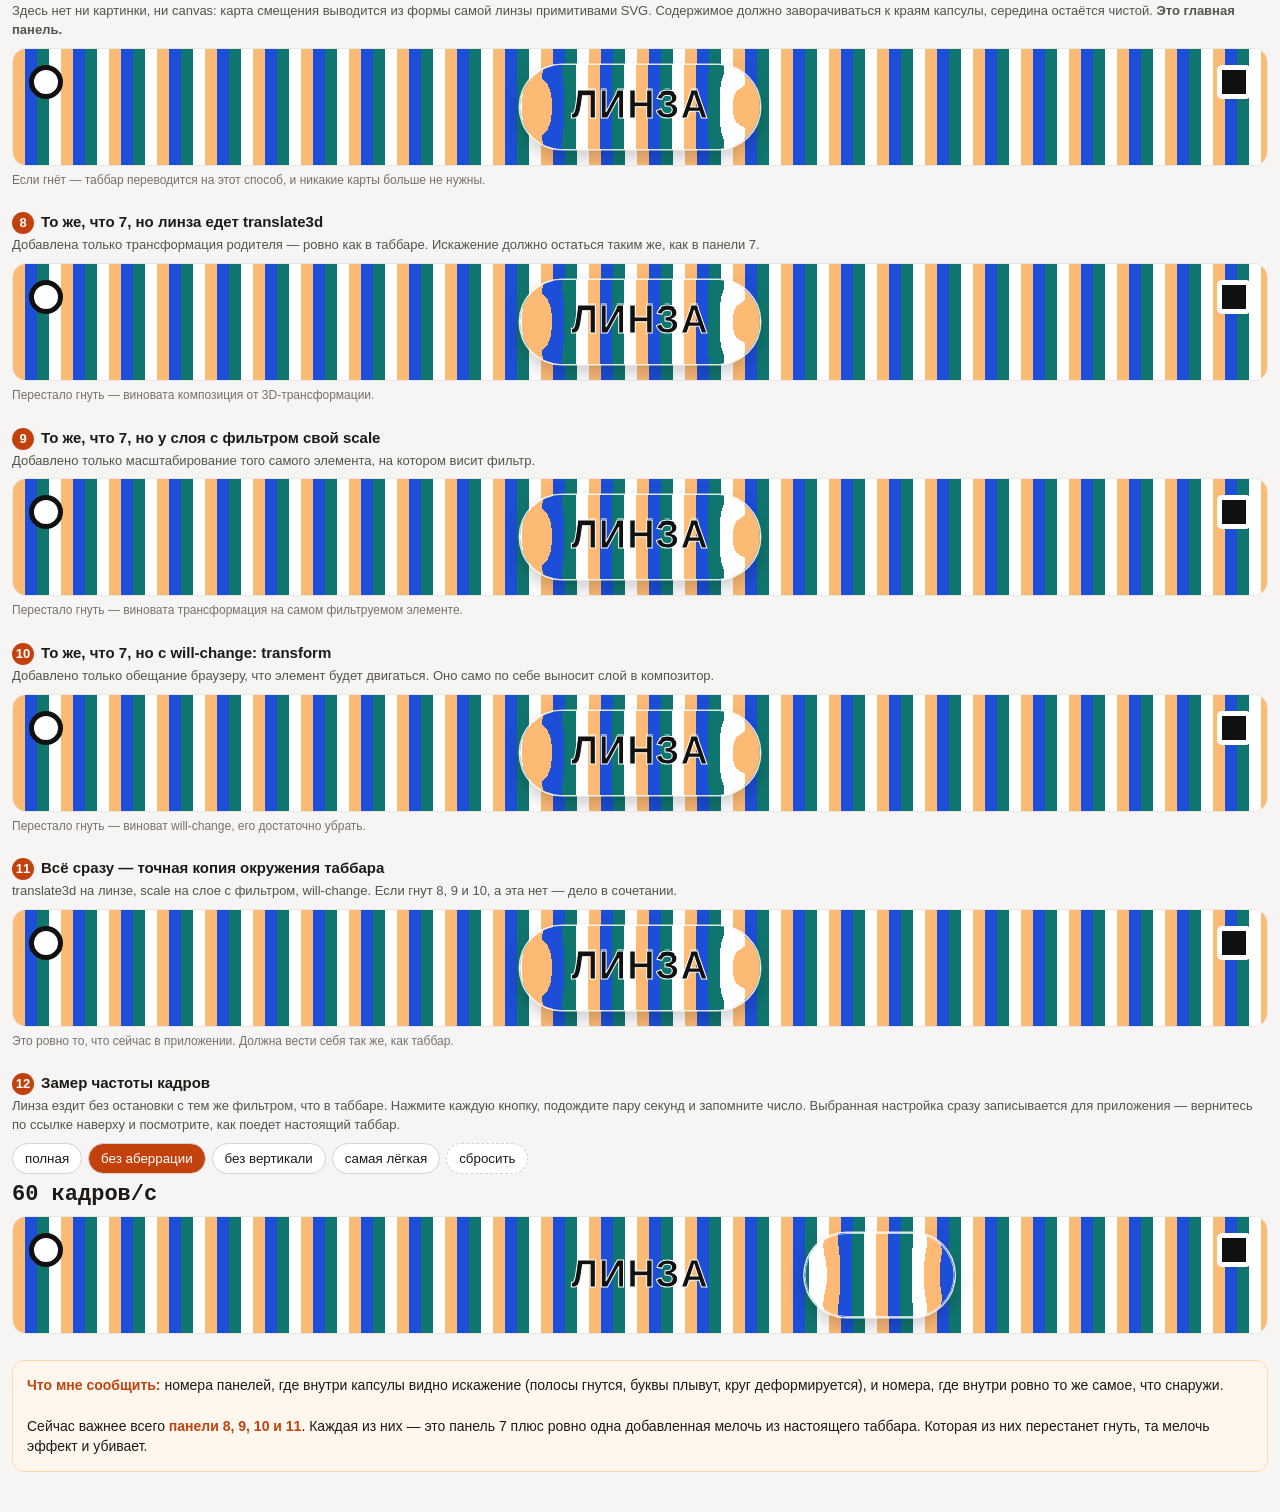
==== commit 2565c5a5: "Линза: цепочка фильтра удешевлена втрое, настройка подбирается на устройстве Оптика заработала, но т" ====
--- a/static/lenstest.html
+++ b/static/lenstest.html
@@ -545,6 +545,218 @@
     },
     'Это ровно то, что сейчас в приложении. Должна вести себя так же, как таббар.');
 
+  /* --- 12. замер частоты кадров и подбор настройки -------------------- */
+  /* Оптика заработала, но таббар теряет кадры. Причина известна: линзу нельзя
+     вынести в отдельный слой композитора — вместе со слоем WebKit выбрасывает
+     и фильтр, — поэтому вся цепочка считается на процессоре каждый кадр.
+     Значит вопрос только в цене цепочки.
+
+     Измерить её ни в headless, ни в Chromium нельзя: там кадр укладывается в
+     бюджет при любой настройке, и разница не видна вовсе. Судья один — это
+     устройство. Поэтому здесь живая линза ездит без остановки, рядом счётчик
+     кадров, а кнопки переключают ровно те же настройки, что стоят в таббаре,
+     и заодно записывают выбранное для самого приложения. */
+
+  var PRESETS = [
+    { name: 'полная', hint: 'аберрация и вертикаль',
+      over: { aberration: 0.02, axisY: 0.38, refract: 0.3 } },
+    { name: 'без аберрации', hint: 'так сейчас в приложении',
+      over: { aberration: 0, axisY: 0.38, refract: 0.3 } },
+    { name: 'без вертикали', hint: 'минус пять примитивов',
+      over: { aberration: 0, axisY: 0, refract: 0.3 } },
+    { name: 'самая лёгкая', hint: 'ещё и поле уже',
+      over: { aberration: 0, axisY: 0, refract: 0.24, reach: 0.1, gradStep: 0.08 } }
+  ];
+
+  /** Та же цепочка, что в таббаре, включая дешёвые ветки. Держать её здесь
+   *  копией приходится: страница проверки не грузит app.js, иначе замер
+   *  мешался бы с настоящим таббаром. */
+  function appFilter(id, h, over) {
+    var blur = (over.reach || 0.12) * h;
+    var step = (over.gradStep || 0.095) * h;
+    var scale = over.refract * h;
+    var ay = over.axisY, ab = over.aberration;
+    var f = node('filter', {
+      id: id, primitiveUnits: 'userSpaceOnUse',
+      'color-interpolation-filters': 'sRGB',
+      x: '-12%', y: '-22%', width: '124%', height: '144%'
+    });
+    var INV = '-1 0 0 0 1  0 -1 0 0 1  0 0 -1 0 1  0 0 0 0 1';
+    f.appendChild(node('feGaussianBlur', { 'in': 'SourceAlpha', stdDeviation: blur, result: 'blur' }));
+    f.appendChild(node('feColorMatrix', {
+      'in': 'blur', type: 'matrix', result: 'field',
+      values: '0 0 0 1 0  0 0 0 1 0  0 0 0 1 0  0 0 0 0 1'
+    }));
+    f.appendChild(node('feOffset', { 'in': 'field', dx: -step, dy: 0, result: 'xR' }));
+    f.appendChild(node('feOffset', { 'in': 'field', dx: step, dy: 0, result: 'xLraw' }));
+    f.appendChild(node('feColorMatrix', { 'in': 'xLraw', type: 'matrix', values: INV, result: 'xL' }));
+    f.appendChild(node('feComposite', {
+      'in': 'xR', in2: 'xL', operator: 'arithmetic', k1: 0, k2: 0.5, k3: 0.5, k4: 0, result: 'gx'
+    }));
+
+    if (ay <= 0) {
+      f.appendChild(node('feColorMatrix', {
+        'in': 'gx', type: 'matrix', result: 'map',
+        values: '1 0 0 0 0  0 0 0 0 0.5  0 0 0 0 0  0 0 0 0 1'
+      }));
+    } else {
+      f.appendChild(node('feOffset', { 'in': 'field', dx: 0, dy: -step, result: 'yD' }));
+      f.appendChild(node('feOffset', { 'in': 'field', dx: 0, dy: step, result: 'yUraw' }));
+      f.appendChild(node('feColorMatrix', { 'in': 'yUraw', type: 'matrix', values: INV, result: 'yU' }));
+      f.appendChild(node('feComposite', {
+        'in': 'yD', in2: 'yU', operator: 'arithmetic', k1: 0, k2: 0.5, k3: 0.5, k4: 0, result: 'gy'
+      }));
+      f.appendChild(node('feColorMatrix', {
+        'in': 'gx', type: 'matrix', result: 'mR',
+        values: '1 0 0 0 0  0 0 0 0 0  0 0 0 0 0  0 0 0 0 1'
+      }));
+      f.appendChild(node('feColorMatrix', {
+        'in': 'gy', type: 'matrix', result: 'mG',
+        values: '0 0 0 0 0  0 ' + ay + ' 0 0 ' + (0.5 * (1 - ay)) + '  0 0 0 0 0  0 0 0 0 1'
+      }));
+      f.appendChild(node('feComposite', {
+        'in': 'mR', in2: 'mG', operator: 'arithmetic', k1: 0, k2: 1, k3: 1, k4: 0, result: 'map'
+      }));
+    }
+
+    if (ab <= 0) {
+      f.appendChild(node('feDisplacementMap', {
+        'in': 'SourceGraphic', in2: 'map', scale: scale,
+        xChannelSelector: 'R', yChannelSelector: 'G'
+      }));
+    } else {
+      var chans = [
+        { k: 1 - ab, key: 'R', m: '1 0 0 0 0  0 0 0 0 0  0 0 0 0 0  0 0 0 0 1' },
+        { k: 1, key: 'G', m: '0 0 0 0 0  0 1 0 0 0  0 0 0 0 0  0 0 0 0 1' },
+        { k: 1 + ab, key: 'B', m: '0 0 0 0 0  0 0 0 0 0  0 0 1 0 0  0 0 0 0 1' }
+      ];
+      var prev = null;
+      for (var n = 0; n < 3; n++) {
+        var ch = chans[n];
+        f.appendChild(node('feDisplacementMap', {
+          'in': 'SourceGraphic', in2: 'map', scale: scale * ch.k,
+          xChannelSelector: 'R', yChannelSelector: 'G', result: 'd' + ch.key
+        }));
+        f.appendChild(node('feColorMatrix', {
+          'in': 'd' + ch.key, type: 'matrix', values: ch.m, result: 'c' + ch.key
+        }));
+        if (prev === null) { prev = 'c' + ch.key; continue; }
+        var last = n === 2;
+        var add = { 'in': 'c' + ch.key, in2: prev, operator: 'arithmetic', k1: 0, k2: 1, k3: 1, k4: 0 };
+        if (!last) add.result = 'sum' + n;
+        f.appendChild(node('feComposite', add));
+        prev = last ? null : 'sum' + n;
+      }
+    }
+    return f;
+  }
+
+  (function fpsPanel() {
+    var sec = document.createElement('section');
+    sec.className = 't';
+    sec.innerHTML = '<h2><span>12</span>Замер частоты кадров</h2>'
+      + '<p>Линза ездит без остановки с тем же фильтром, что в таббаре. '
+      + 'Нажмите каждую кнопку, подождите пару секунд и запомните число. '
+      + 'Выбранная настройка сразу записывается для приложения — вернитесь по '
+      + 'ссылке наверху и посмотрите, как поедет настоящий таббар.</p>';
+
+    var bar = document.createElement('div');
+    bar.style.cssText = 'display:flex;flex-wrap:wrap;gap:6px;margin-bottom:8px';
+    var fpsBox = document.createElement('div');
+    fpsBox.style.cssText = 'font:700 22px/1.2 ui-monospace,Menlo,monospace;'
+      + 'margin-bottom:8px;color:#1c1917';
+    fpsBox.textContent = '— кадров/с';
+
+    var stage = document.createElement('div');
+    stage.className = 'stage';
+    stage.appendChild(content());
+    var lens = document.createElement('div');
+    lens.className = 'lens';
+    // Едет сама, поэтому центрирование по левому краю и без отрицательных полей.
+    lens.style.cssText = 'left:0;top:50%;margin:-42px 0 0 0;width:150px';
+    stage.appendChild(lens);
+
+    sec.appendChild(bar);
+    sec.appendChild(fpsBox);
+    sec.appendChild(stage);
+    host.appendChild(sec);
+
+    var mirror = mirrorInto(lens, stage, null);
+    var fx = mirror.parentNode;
+    fx.style.borderRadius = '999px';
+    fx.style.overflow = 'hidden';
+    var sheen = document.createElement('div');
+    sheen.style.cssText = 'position:absolute;inset:0;border-radius:inherit;'
+      + 'box-shadow:inset 0 0 0 1px rgba(255,255,255,.7)';
+    lens.appendChild(sheen);
+
+    var version = 0;
+    var current = null;
+
+    function apply(preset) {
+      version += 1;
+      var id = 'lt-fps-' + version;
+      if (current) defs.removeChild(current);
+      current = appFilter(id, 84, preset.over);
+      defs.appendChild(current);
+      fx.style.filter = 'url(#' + id + ')';
+      try { localStorage.setItem('tabbarGlass', JSON.stringify(preset.over)); } catch (e) {}
+      for (var i = 0; i < bar.children.length; i++) {
+        bar.children[i].style.background = bar.children[i].dataset.name === preset.name
+          ? '#c2410c' : '#fff';
+        bar.children[i].style.color = bar.children[i].dataset.name === preset.name
+          ? '#fff' : '#1c1917';
+      }
+    }
+
+    PRESETS.forEach(function (preset) {
+      var b = document.createElement('button');
+      b.type = 'button';
+      b.dataset.name = preset.name;
+      b.textContent = preset.name;
+      b.title = preset.hint;
+      b.style.cssText = 'border:1px solid #d6d3d1;border-radius:999px;'
+        + 'padding:7px 12px;font:600 13px inherit;background:#fff;color:#1c1917';
+      b.onclick = function () { apply(preset); };
+      bar.appendChild(b);
+    });
+
+    var reset = document.createElement('button');
+    reset.type = 'button';
+    reset.textContent = 'сбросить';
+    reset.style.cssText = 'border:1px dashed #d6d3d1;border-radius:999px;'
+      + 'padding:7px 12px;font:600 13px inherit;background:#fff;color:#78716c';
+    reset.onclick = function () {
+      try { localStorage.removeItem('tabbarGlass'); } catch (e) {}
+      reset.textContent = 'сброшено';
+      setTimeout(function () { reset.textContent = 'сбросить'; }, 1200);
+    };
+    bar.appendChild(reset);
+
+    apply(PRESETS[1]);
+
+    // Линза ходит туда-обратно, счётчик обновляется раз в полсекунды.
+    // Базовый сдвиг зеркала, который поставил mirrorInto, надо сохранить:
+    // без него копия перестанет совпадать с оригиналом.
+    var sb = stage.getBoundingClientRect(), lb = lens.getBoundingClientRect();
+    var baseX = sb.left - lb.left, baseY = sb.top - lb.top;
+    var frames = 0, mark = 0, span = stage.clientWidth - 150;
+    function loop(t) {
+      if (!mark) mark = t;
+      frames++;
+      if (t - mark >= 500) {
+        fpsBox.textContent = Math.round(frames * 1000 / (t - mark)) + ' кадров/с';
+        frames = 0; mark = t;
+      }
+      var x = (0.5 - 0.5 * Math.cos(t / 900)) * (span > 0 ? span : 0);
+      lens.style.transform = 'translate(' + x.toFixed(2) + 'px,0)';
+      mirror.style.transform = 'translate(' + (baseX - x).toFixed(2) + 'px,'
+        + baseY.toFixed(2) + 'px)';
+      requestAnimationFrame(loop);
+    }
+    requestAnimationFrame(loop);
+  })();
+
   /* --- декодируется ли сама карта ------------------------------------ */
   /* Отдельно от фильтра: если картинка не декодируется, панель 3 не может
      работать в принципе, и причина не в WebKit, а в canvas. */
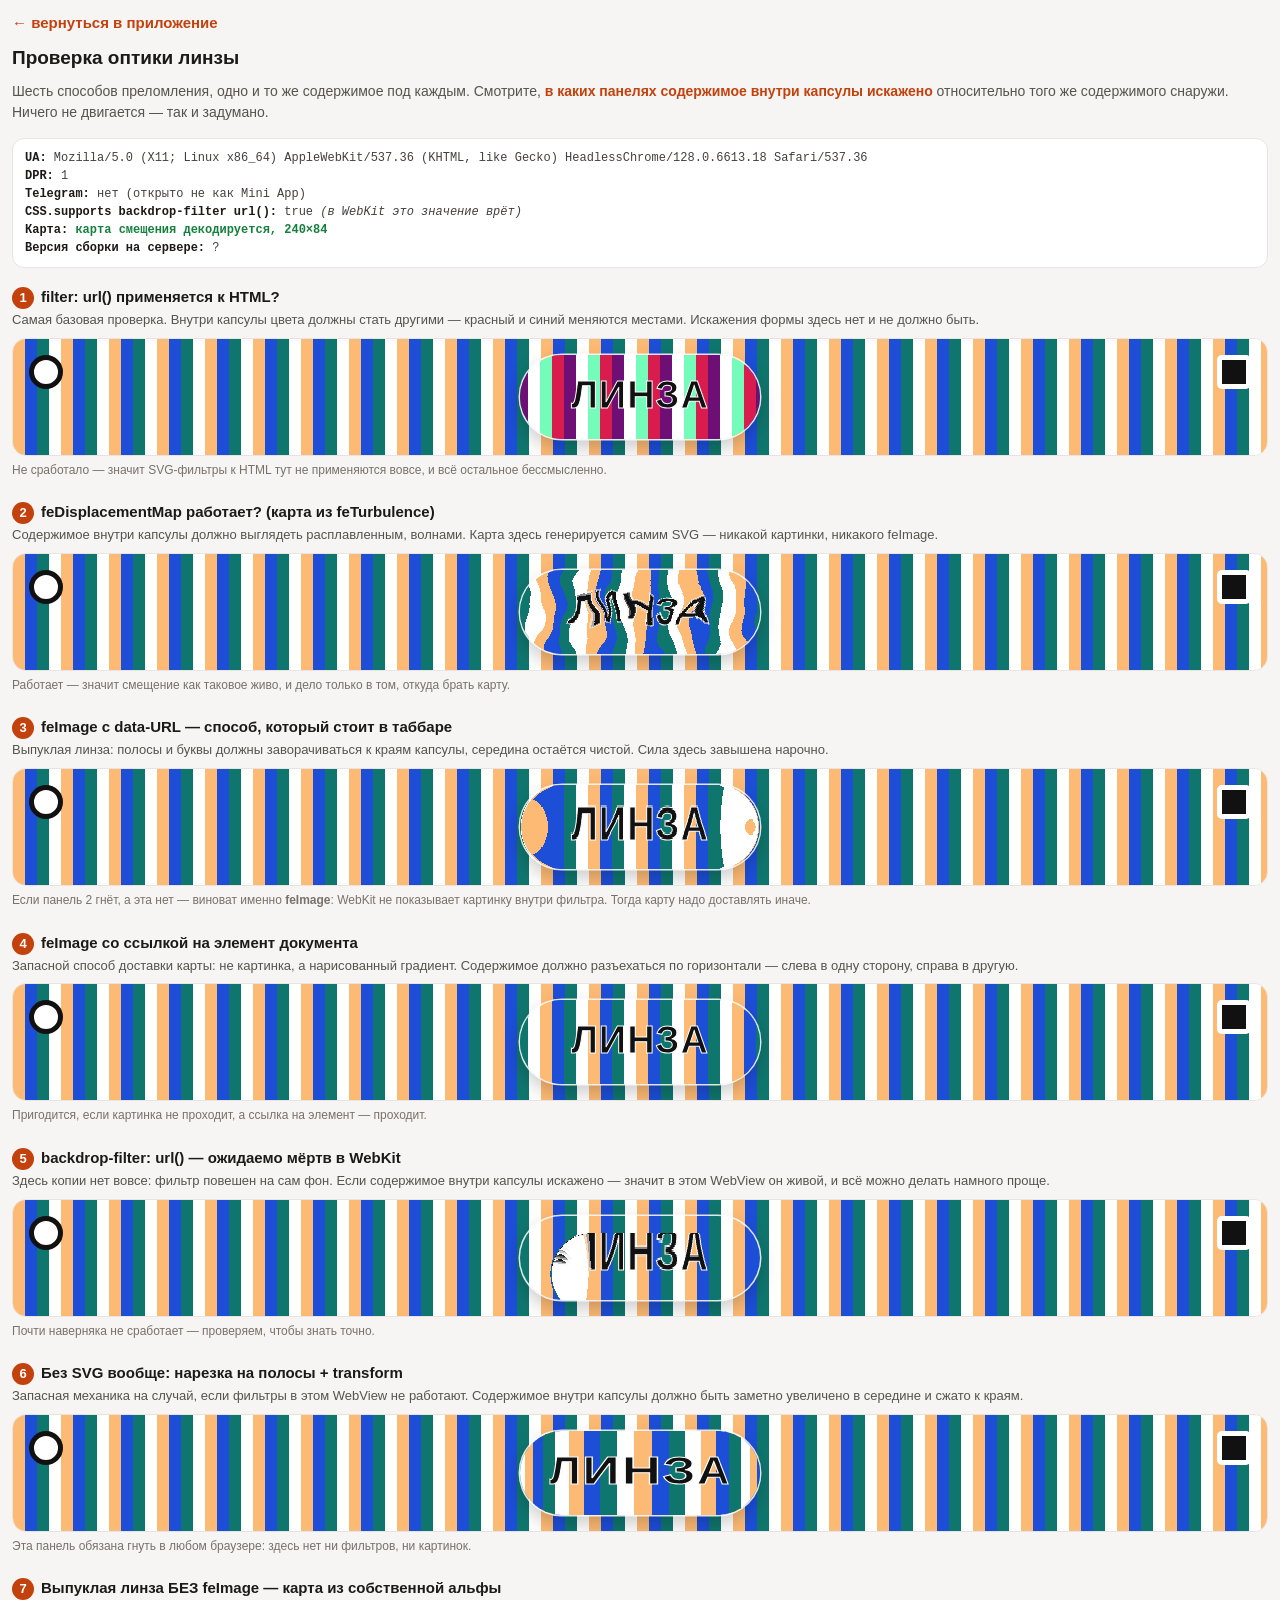
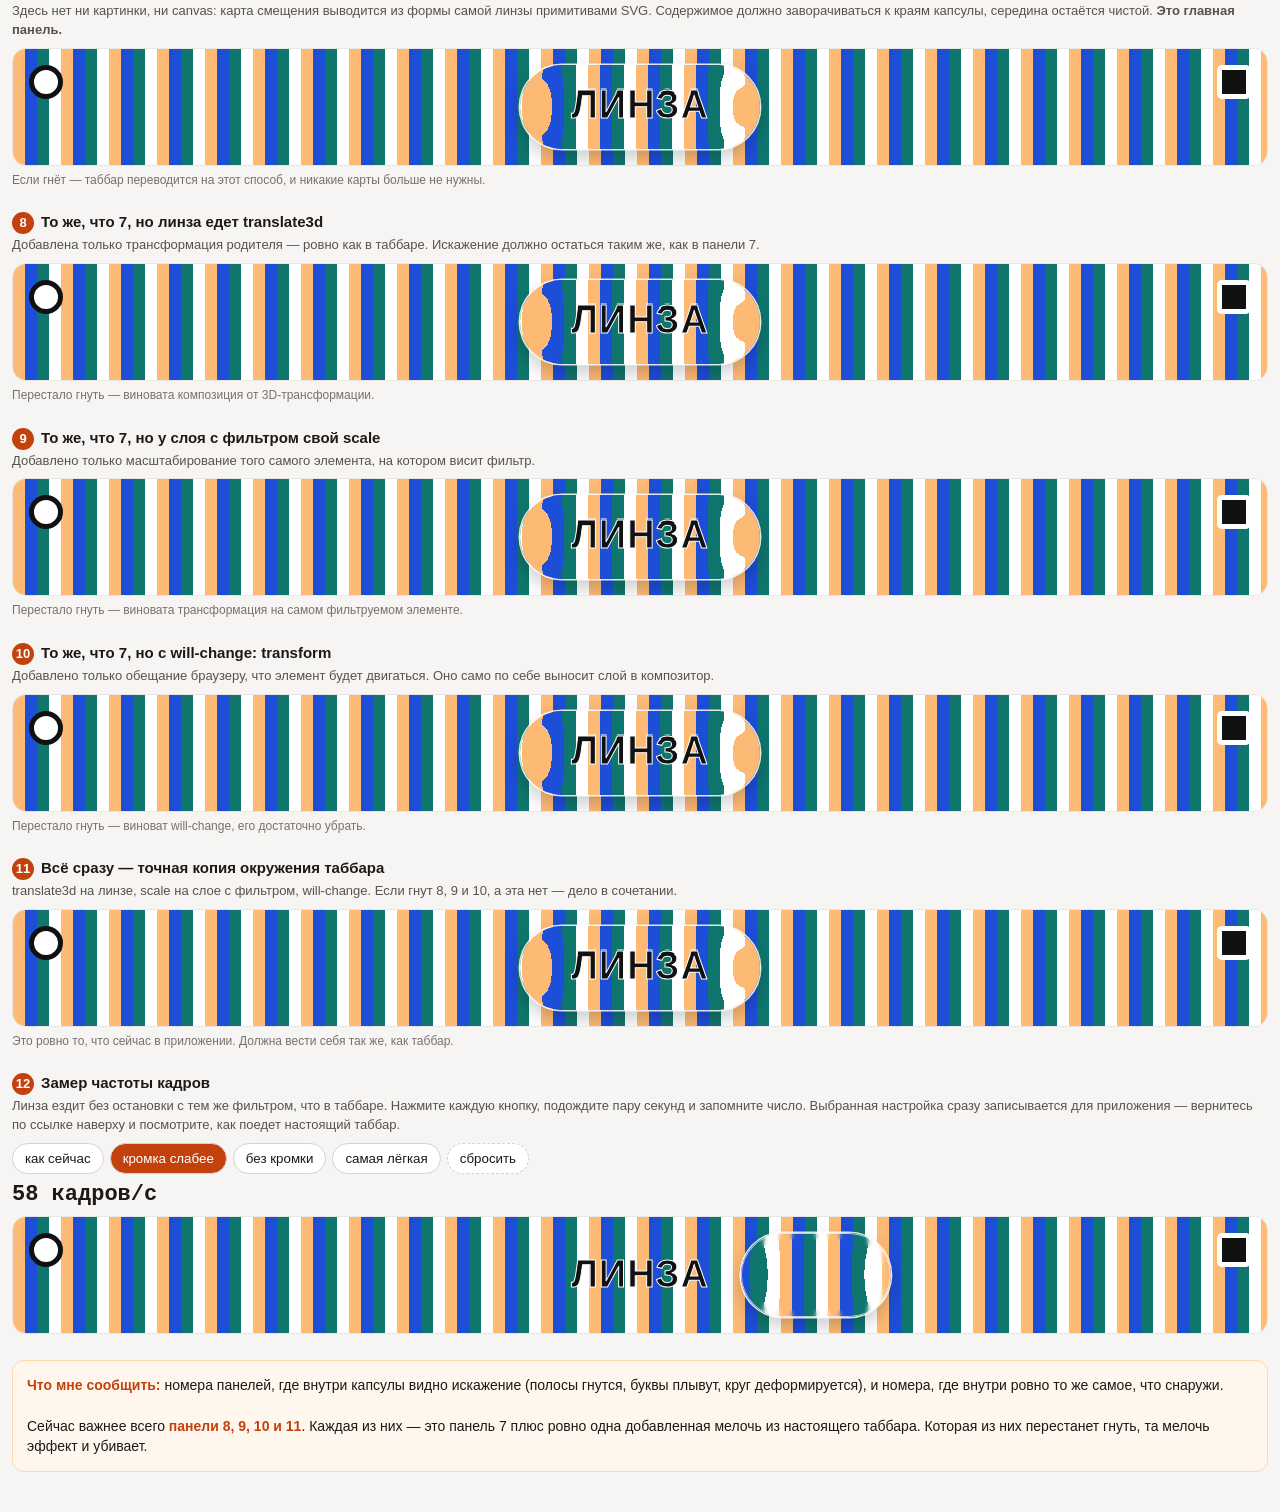
==== commit 3a908cb0: "Цепочка фильтра ужата с 14 примитивов до 12 без изменения картинки Два сокращения, оба математически" ====
--- a/static/lenstest.html
+++ b/static/lenstest.html
@@ -558,95 +558,68 @@
      и заодно записывают выбранное для самого приложения. */
 
   var PRESETS = [
-    { name: 'полная', hint: 'аберрация и вертикаль',
-      over: { aberration: 0.02, axisY: 0.38, refract: 0.3 } },
-    { name: 'без аберрации', hint: 'так сейчас в приложении',
-      over: { aberration: 0, axisY: 0.38, refract: 0.3 } },
-    { name: 'без вертикали', hint: 'минус пять примитивов',
-      over: { aberration: 0, axisY: 0, refract: 0.3 } },
-    { name: 'самая лёгкая', hint: 'ещё и поле уже',
-      over: { aberration: 0, axisY: 0, refract: 0.24, reach: 0.1, gradStep: 0.08 } }
+    { name: 'как сейчас', hint: 'то, что стоит в приложении',
+      over: { refract: 0.3, edgeBlur: 0.05, edgeSharp: 2.6 } },
+    { name: 'кромка слабее', hint: 'размазывание вдвое тише',
+      over: { refract: 0.3, edgeBlur: 0.025, edgeSharp: 2.6 } },
+    { name: 'без кромки', hint: 'минус три прохода из двенадцати',
+      over: { refract: 0.3, edgeBlur: 0 } },
+    { name: 'самая лёгкая', hint: 'без кромки и поле уже',
+      over: { refract: 0.24, edgeBlur: 0, reach: 0.1, gradStep: 0.08 } }
   ];
 
-  /** Та же цепочка, что в таббаре, включая дешёвые ветки. Держать её здесь
-   *  копией приходится: страница проверки не грузит app.js, иначе замер
-   *  мешался бы с настоящим таббаром. */
+  /** Точная копия цепочки из таббара, включая дешёвые ветки. Держать её здесь
+   *  приходится: страница проверки не грузит app.js, иначе замер мешался бы с
+   *  настоящим таббаром. Если правишь фильтр в app.js — поправь и тут, иначе
+   *  панель начнёт мерить не то, что работает в приложении. */
   function appFilter(id, h, over) {
     var blur = (over.reach || 0.12) * h;
     var step = (over.gradStep || 0.095) * h;
     var scale = over.refract * h;
-    var ay = over.axisY, ab = over.aberration;
+    var edge = (over.edgeBlur || 0) * h;
+    var k = over.edgeSharp || 2.6;
+
     var f = node('filter', {
       id: id, primitiveUnits: 'userSpaceOnUse',
       'color-interpolation-filters': 'sRGB',
-      x: '-12%', y: '-22%', width: '124%', height: '144%'
+      x: '-9%', y: '-18%', width: '118%', height: '136%'
     });
     var INV = '-1 0 0 0 1  0 -1 0 0 1  0 0 -1 0 1  0 0 0 0 1';
-    f.appendChild(node('feGaussianBlur', { 'in': 'SourceAlpha', stdDeviation: blur, result: 'blur' }));
+
+    f.appendChild(node('feGaussianBlur', {
+      'in': 'SourceAlpha', stdDeviation: blur, result: 'blur' }));
+    // Зелёный обнулён: после инверсии он станет единицей, в полусреднем даст
+    // ровно 0.5, и отдельный примитив «вертикали нет» не нужен.
     f.appendChild(node('feColorMatrix', {
       'in': 'blur', type: 'matrix', result: 'field',
-      values: '0 0 0 1 0  0 0 0 1 0  0 0 0 1 0  0 0 0 0 1'
-    }));
+      values: '0 0 0 1 0  0 0 0 0 0  0 0 0 1 0  0 0 0 0 1' }));
     f.appendChild(node('feOffset', { 'in': 'field', dx: -step, dy: 0, result: 'xR' }));
     f.appendChild(node('feOffset', { 'in': 'field', dx: step, dy: 0, result: 'xLraw' }));
-    f.appendChild(node('feColorMatrix', { 'in': 'xLraw', type: 'matrix', values: INV, result: 'xL' }));
+    f.appendChild(node('feColorMatrix', {
+      'in': 'xLraw', type: 'matrix', values: INV, result: 'xL' }));
     f.appendChild(node('feComposite', {
-      'in': 'xR', in2: 'xL', operator: 'arithmetic', k1: 0, k2: 0.5, k3: 0.5, k4: 0, result: 'gx'
-    }));
-
-    if (ay <= 0) {
-      f.appendChild(node('feColorMatrix', {
-        'in': 'gx', type: 'matrix', result: 'map',
-        values: '1 0 0 0 0  0 0 0 0 0.5  0 0 0 0 0  0 0 0 0 1'
-      }));
-    } else {
-      f.appendChild(node('feOffset', { 'in': 'field', dx: 0, dy: -step, result: 'yD' }));
-      f.appendChild(node('feOffset', { 'in': 'field', dx: 0, dy: step, result: 'yUraw' }));
-      f.appendChild(node('feColorMatrix', { 'in': 'yUraw', type: 'matrix', values: INV, result: 'yU' }));
+      'in': 'xR', in2: 'xL', operator: 'arithmetic',
+      k1: 0, k2: 0.5, k3: 0.5, k4: 0, result: 'map' }));
+
+    var disp = node('feDisplacementMap', {
+      'in': 'SourceGraphic', in2: 'map', scale: scale,
+      xChannelSelector: 'R', yChannelSelector: 'G' });
+    if (edge > 0) disp.setAttribute('result', 'disp');
+    f.appendChild(disp);
+
+    if (edge > 0) {
       f.appendChild(node('feComposite', {
-        'in': 'yD', in2: 'yU', operator: 'arithmetic', k1: 0, k2: 0.5, k3: 0.5, k4: 0, result: 'gy'
-      }));
-      f.appendChild(node('feColorMatrix', {
-        'in': 'gx', type: 'matrix', result: 'mR',
-        values: '1 0 0 0 0  0 0 0 0 0  0 0 0 0 0  0 0 0 0 1'
-      }));
-      f.appendChild(node('feColorMatrix', {
-        'in': 'gy', type: 'matrix', result: 'mG',
-        values: '0 0 0 0 0  0 ' + ay + ' 0 0 ' + (0.5 * (1 - ay)) + '  0 0 0 0 0  0 0 0 0 1'
-      }));
+        'in': 'blur', in2: 'blur', operator: 'arithmetic',
+        k1: -4, k2: 4, k3: 0, k4: 0, result: 'rim0' }));
       f.appendChild(node('feComposite', {
-        'in': 'mR', in2: 'mG', operator: 'arithmetic', k1: 0, k2: 1, k3: 1, k4: 0, result: 'map'
-      }));
-    }
-
-    if (ab <= 0) {
-      f.appendChild(node('feDisplacementMap', {
-        'in': 'SourceGraphic', in2: 'map', scale: scale,
-        xChannelSelector: 'R', yChannelSelector: 'G'
-      }));
-    } else {
-      var chans = [
-        { k: 1 - ab, key: 'R', m: '1 0 0 0 0  0 0 0 0 0  0 0 0 0 0  0 0 0 0 1' },
-        { k: 1, key: 'G', m: '0 0 0 0 0  0 1 0 0 0  0 0 0 0 0  0 0 0 0 1' },
-        { k: 1 + ab, key: 'B', m: '0 0 0 0 0  0 0 0 0 0  0 0 1 0 0  0 0 0 0 1' }
-      ];
-      var prev = null;
-      for (var n = 0; n < 3; n++) {
-        var ch = chans[n];
-        f.appendChild(node('feDisplacementMap', {
-          'in': 'SourceGraphic', in2: 'map', scale: scale * ch.k,
-          xChannelSelector: 'R', yChannelSelector: 'G', result: 'd' + ch.key
-        }));
-        f.appendChild(node('feColorMatrix', {
-          'in': 'd' + ch.key, type: 'matrix', values: ch.m, result: 'c' + ch.key
-        }));
-        if (prev === null) { prev = 'c' + ch.key; continue; }
-        var last = n === 2;
-        var add = { 'in': 'c' + ch.key, in2: prev, operator: 'arithmetic', k1: 0, k2: 1, k3: 1, k4: 0 };
-        if (!last) add.result = 'sum' + n;
-        f.appendChild(node('feComposite', add));
-        prev = last ? null : 'sum' + n;
-      }
+        'in': 'rim0', in2: 'rim0', operator: 'arithmetic',
+        k1: k, k2: -(k - 1) / 2, k3: -(k - 1) / 2, k4: 0, result: 'rim' }));
+      f.appendChild(node('feGaussianBlur', {
+        'in': 'disp', stdDeviation: edge, result: 'soft' }));
+      f.appendChild(node('feComposite', {
+        'in': 'soft', in2: 'rim', operator: 'in', result: 'softRim' }));
+      f.appendChild(node('feComposite', {
+        'in': 'softRim', in2: 'disp', operator: 'over' }));
     }
     return f;
   }
